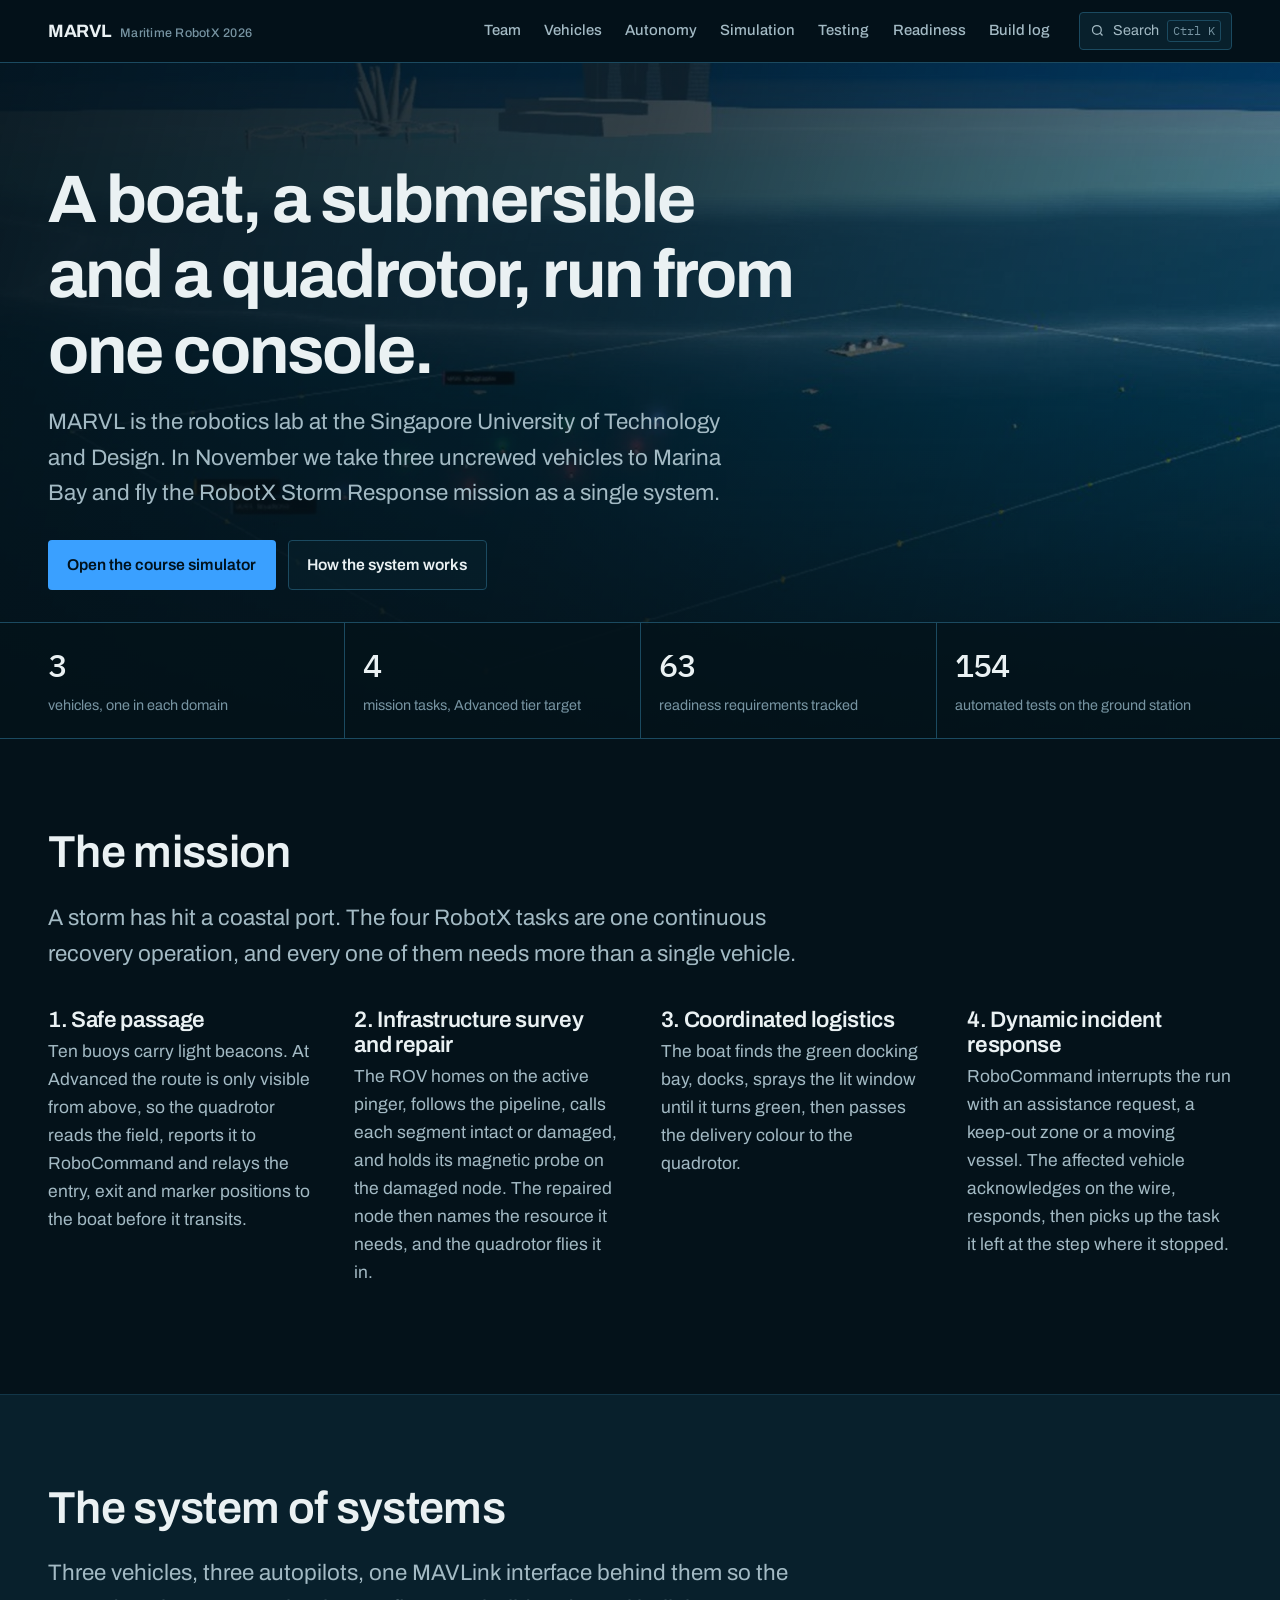
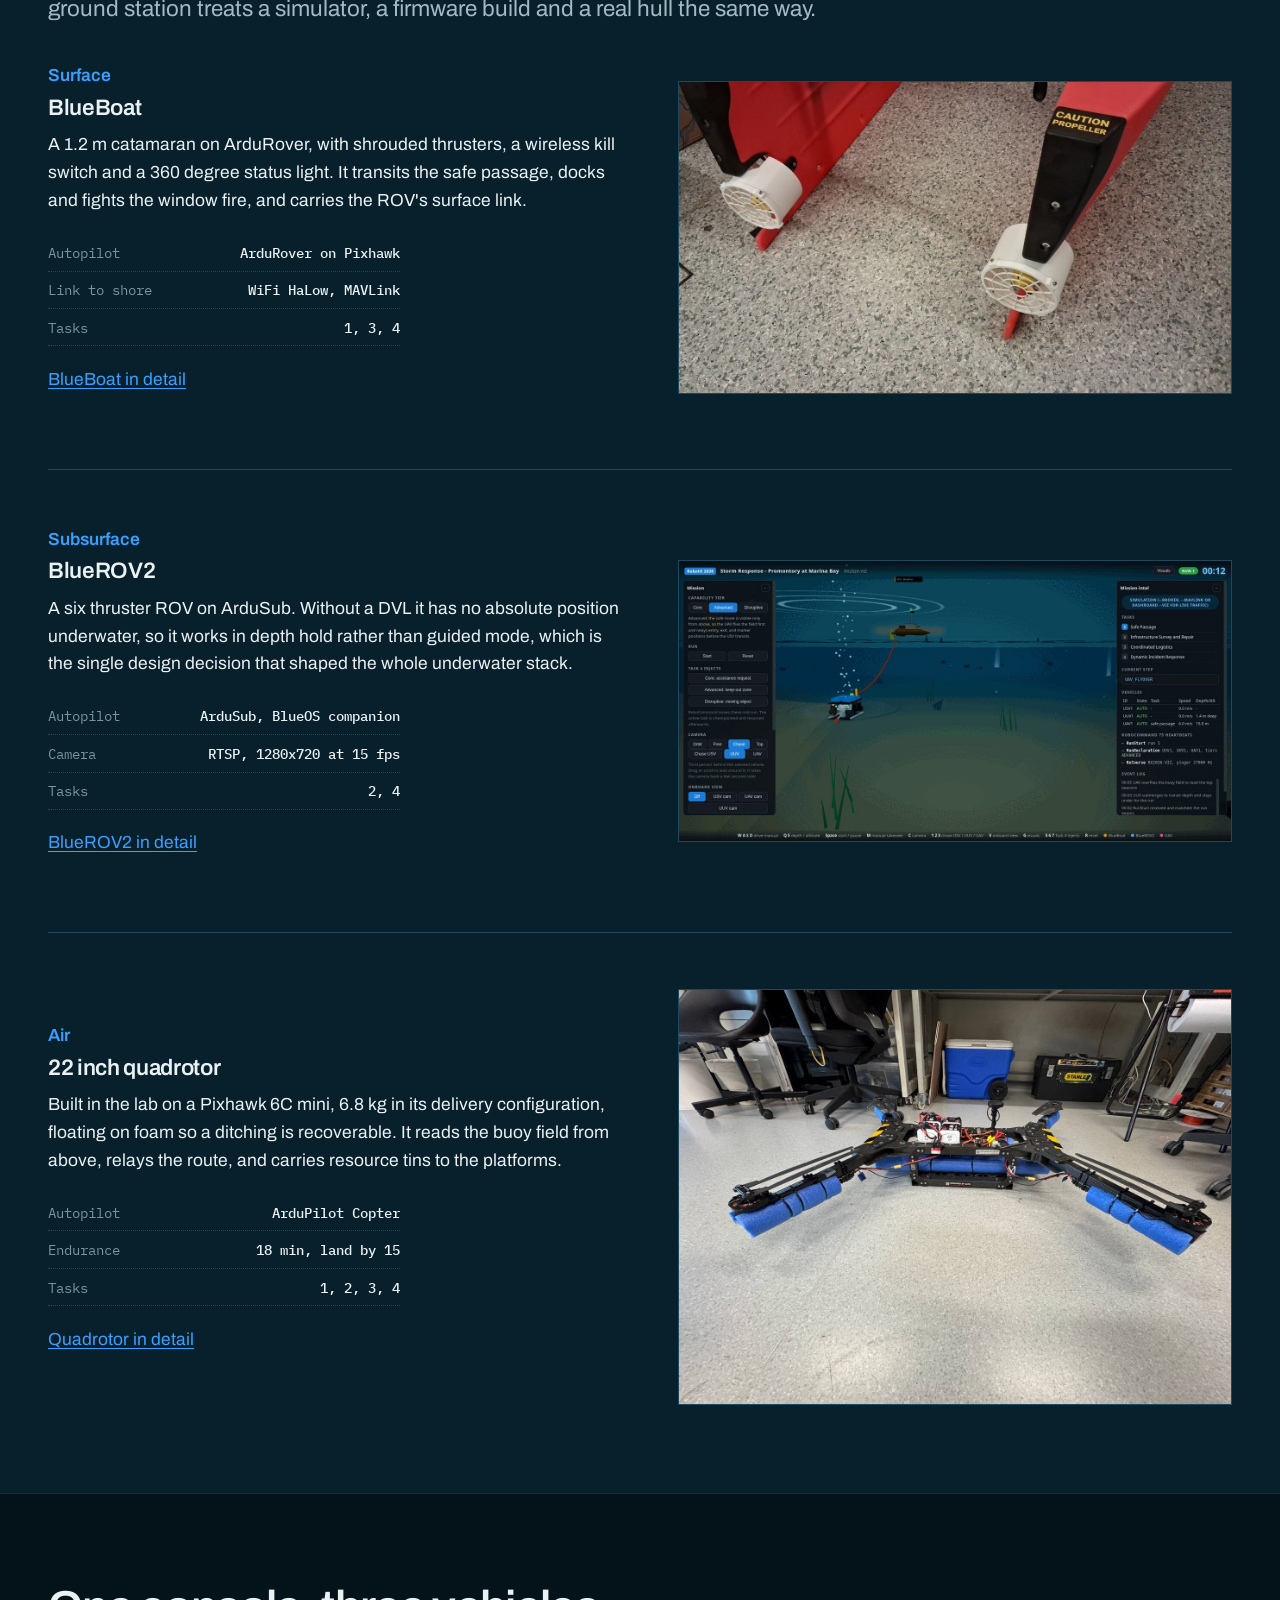
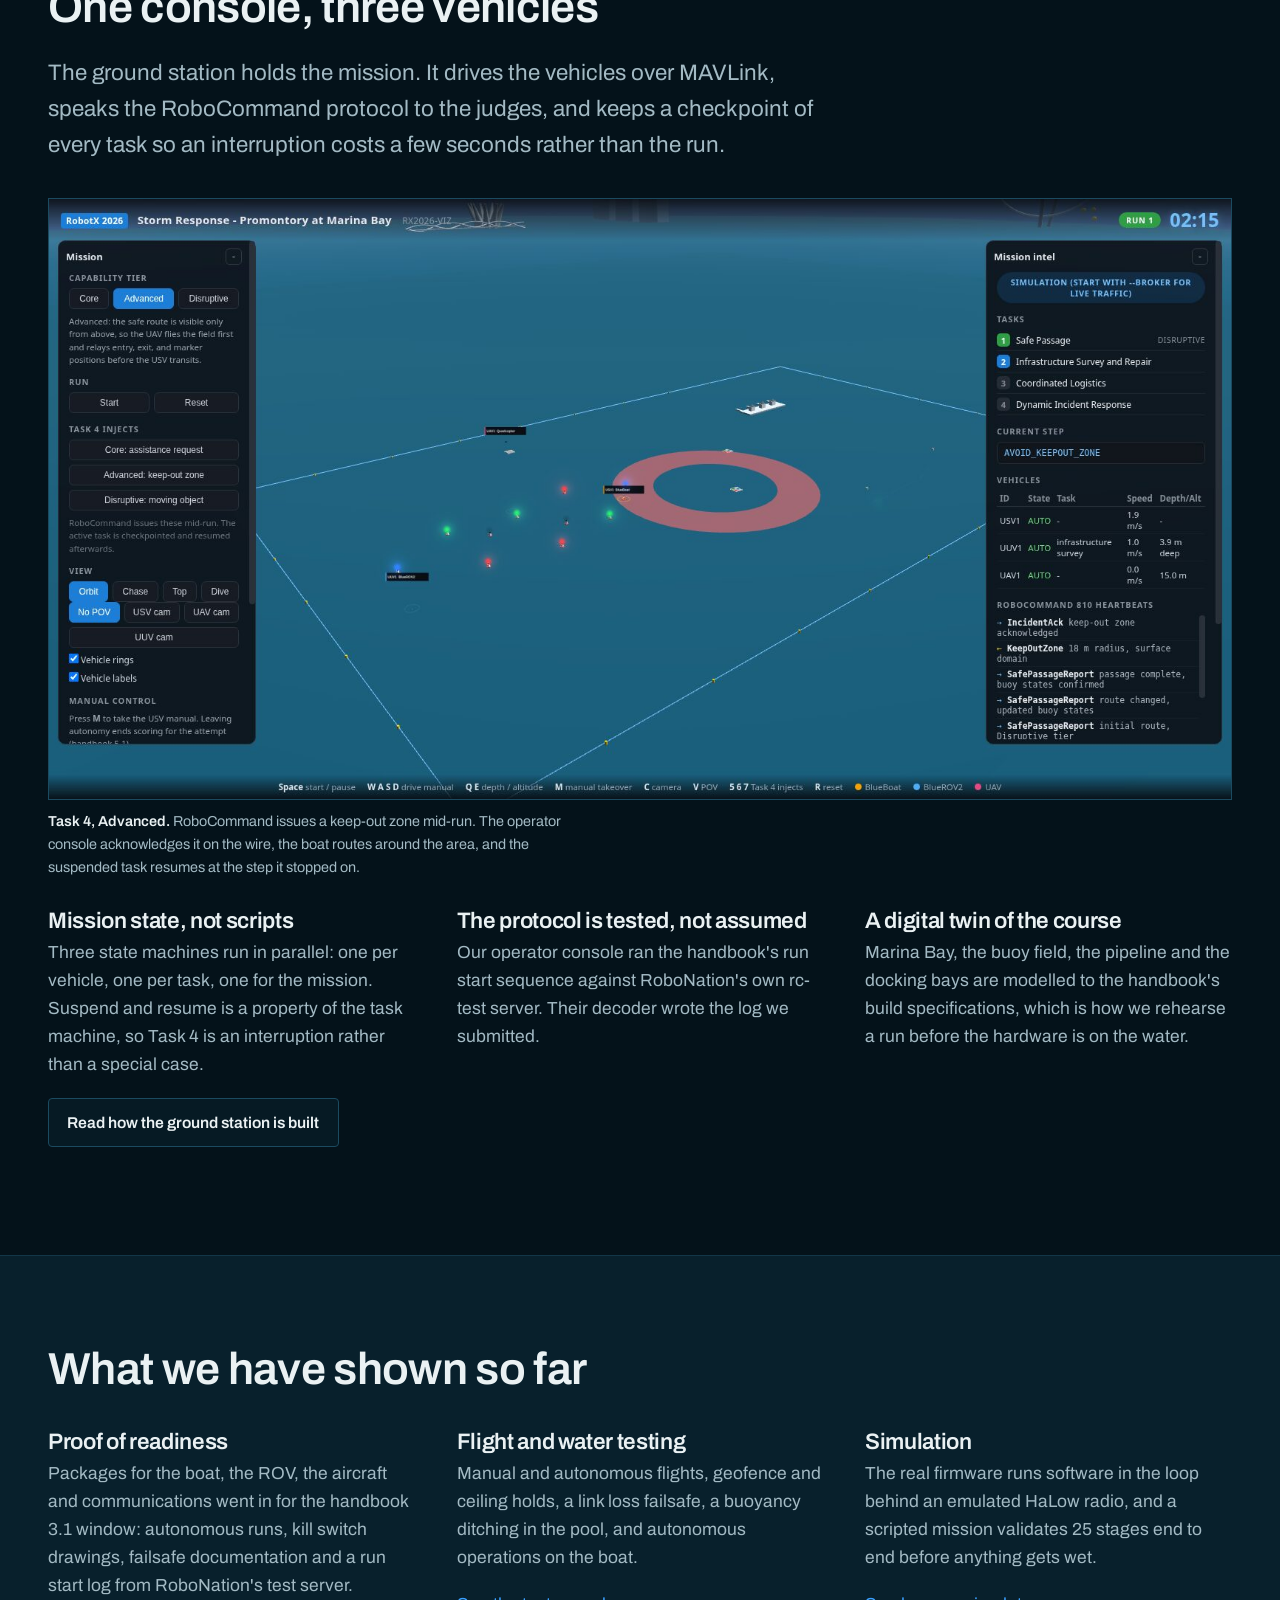
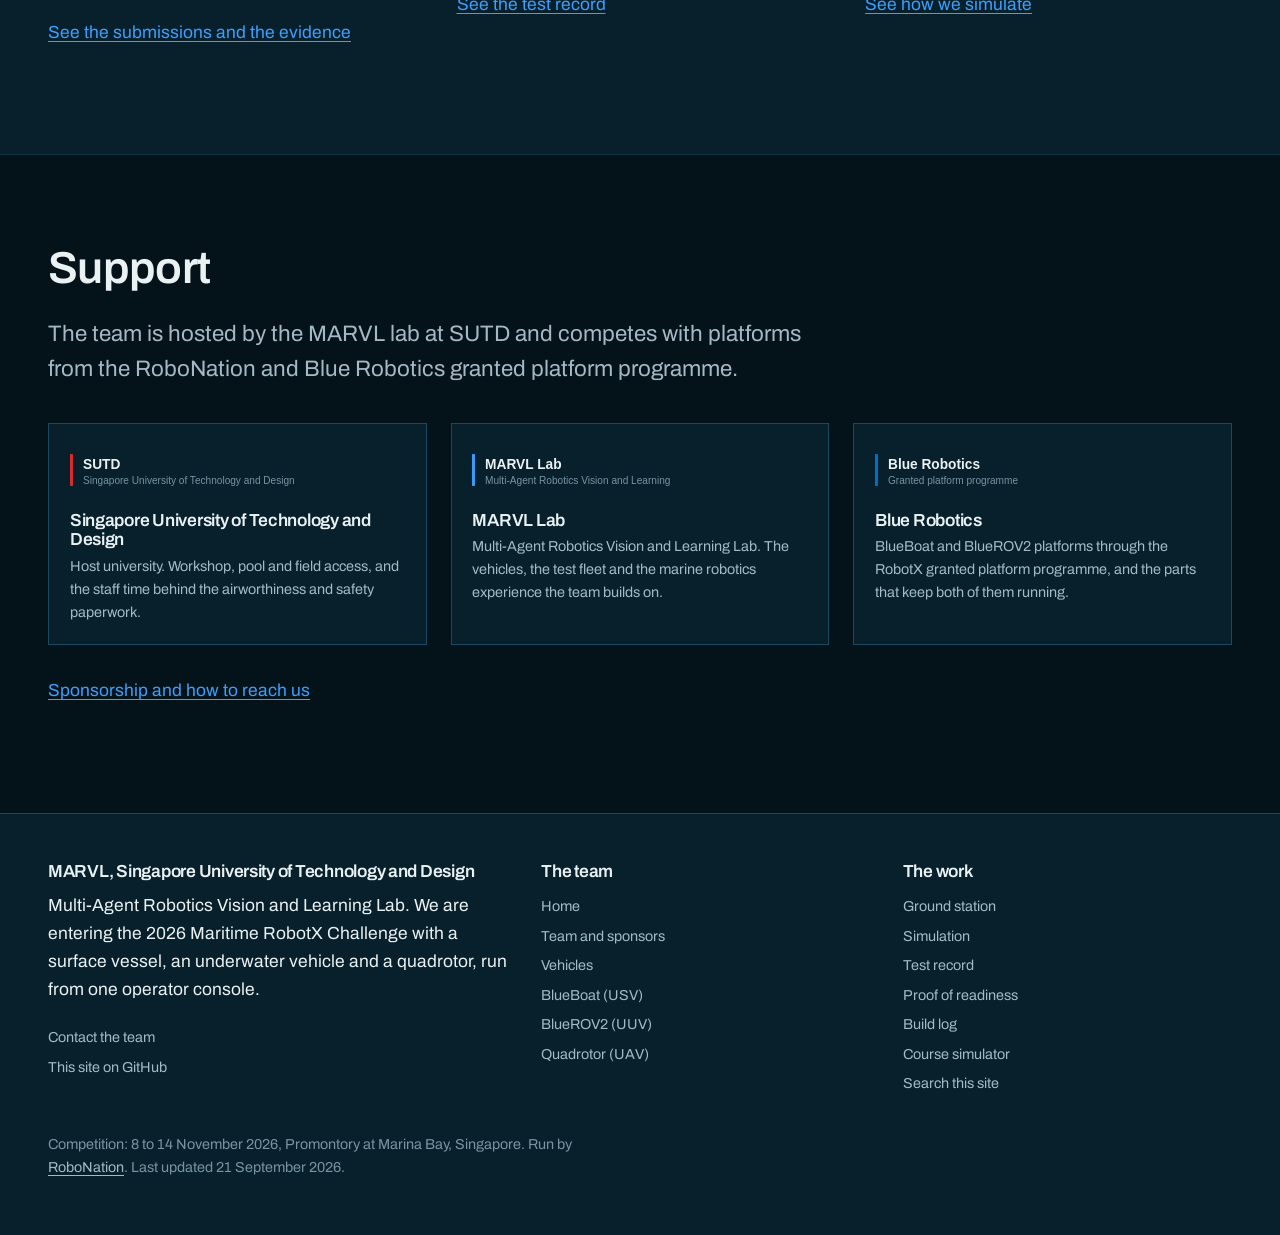
==== index.html @ 8bfa096c "Team website for RobotX 2026 Static site for the handbook 2.2 submission: team, the three vehicles, " ====
<!DOCTYPE html>
<html lang="en">
<head>
<meta charset="utf-8" />
<meta name="viewport" content="width=device-width, initial-scale=1" />
<title>MARVL at Maritime RobotX 2026</title>
<meta name="description" content="MARVL, the robotics lab at the Singapore University of Technology and Design, is taking a surface vessel, an underwater vehicle and a quadrotor to the 2026 Maritime RobotX Challenge at Marina Bay." />
<meta property="og:title" content="MARVL at Maritime RobotX 2026" />
<meta property="og:description" content="MARVL, the robotics lab at the Singapore University of Technology and Design, is taking a surface vessel, an underwater vehicle and a quadrotor to the 2026 Maritime RobotX Challenge at Marina Bay." />
<meta property="og:type" content="website" />
<meta property="og:image" content="assets/img/sim-course.jpg" />
<meta name="theme-color" content="#04121a" />
<link rel="icon" href="assets/img/favicon.svg" type="image/svg+xml" />
<link rel="preconnect" href="https://fonts.googleapis.com" />
<link rel="preconnect" href="https://fonts.gstatic.com" crossorigin />
<link href="https://fonts.googleapis.com/css2?family=Archivo:wght@400;500;600;700&family=IBM+Plex+Mono:wght@400;500&display=swap" rel="stylesheet" />
<link rel="stylesheet" href="assets/css/site.css" />
</head>
<body>
<a class="skip" href="#main">Skip to content</a>
<header class="masthead">
  <div class="wrap masthead-in">
    <a class="brand" href="index.html"><b>MARVL</b> <span>Maritime RobotX 2026</span></a>
    <button class="nav-toggle" type="button" aria-expanded="false" aria-controls="site-nav">Menu</button>
    <nav class="site-nav" id="site-nav" aria-label="Main">
      <ul>
        <li><a href="team.html">Team</a></li>
        <li><a href="vehicles.html">Vehicles</a></li>
        <li><a href="autonomy.html">Autonomy</a></li>
        <li><a href="simulation.html">Simulation</a></li>
        <li><a href="testing.html">Testing</a></li>
        <li><a href="readiness.html">Readiness</a></li>
        <li><a href="log.html">Build log</a></li>
      </ul>
    </nav>
    <button class="search-open" type="button" aria-haspopup="dialog">
      <svg width="15" height="15" viewBox="0 0 24 24" fill="none" stroke="currentColor" stroke-width="2" aria-hidden="true"><circle cx="11" cy="11" r="7"/><path d="m20 20-3.5-3.5"/></svg>
      <span>Search</span><kbd>Ctrl K</kbd>
    </button>
  </div>
</header>
<dialog class="search-dialog" id="search-dialog" aria-label="Search this site">
  <form role="search">
    <label class="skip" for="search-field">Search terms</label>
    <input id="search-field" type="search" placeholder="Search vehicles, tasks, tests, handbook sections" autocomplete="off" />
    <button type="button" onclick="this.closest('dialog').close()">Close</button>
  </form>
  <ul class="results"></ul>
</dialog>
<main id="main">
<section class="hero">
  <div class="hero-media">
    <video autoplay muted loop playsinline poster="assets/img/sim-course-poster.jpg" aria-hidden="true" tabindex="-1">
      <source src="assets/video/hero-loop.mp4" type="video/mp4" />
    </video>
  </div>
  <div class="wrap hero-in">
    <h1>A boat, a submersible and a quadrotor, run from one console.</h1>
    <p class="lede">MARVL is the robotics lab at the Singapore University of Technology
    and Design. In November we take three uncrewed vehicles to Marina Bay and fly the
    RobotX Storm Response mission as a single system.</p>
    <div class="actions">
      <a class="btn btn-primary" href="sim/">Open the course simulator</a>
      <a class="btn btn-ghost" href="autonomy.html">How the system works</a>
    </div>
  </div>
  <div class="strip">
    <div class="wrap">
      <ul>
        <li><b>3</b><span>vehicles, one in each domain</span></li>
        <li><b>4</b><span>mission tasks, Advanced tier target</span></li>
        <li><b>63</b><span>readiness requirements tracked</span></li>
        <li><b>154</b><span>automated tests on the ground station</span></li>
      </ul>
    </div>
  </div>
</section>

<section class="band" id="mission">
  <div class="wrap">
    <header>
      <h2>The mission</h2>
      <p>A storm has hit a coastal port. The four RobotX tasks are one continuous
      recovery operation, and every one of them needs more than a single vehicle.</p>
    </header>
    <div class="cols">
      <div>
        <h3>1. Safe passage</h3>
        <p>Ten buoys carry light beacons. At Advanced the route is only visible from
        above, so the quadrotor reads the field, reports it to RoboCommand and relays
        the entry, exit and marker positions to the boat before it transits.</p>
      </div>
      <div>
        <h3>2. Infrastructure survey and repair</h3>
        <p>The ROV homes on the active pinger, follows the pipeline, calls each
        segment intact or damaged, and holds its magnetic probe on the damaged node.
        The repaired node then names the resource it needs, and the quadrotor flies it in.</p>
      </div>
      <div>
        <h3>3. Coordinated logistics</h3>
        <p>The boat finds the green docking bay, docks, sprays the lit window until it
        turns green, then passes the delivery colour to the quadrotor.</p>
      </div>
      <div>
        <h3>4. Dynamic incident response</h3>
        <p>RoboCommand interrupts the run with an assistance request, a keep-out zone
        or a moving vessel. The affected vehicle acknowledges on the wire, responds,
        then picks up the task it left at the step where it stopped.</p>
      </div>
    </div>
  </div>
</section>

<section class="band band-deep" id="fleet">
  <div class="wrap">
    <header>
      <h2>The system of systems</h2>
      <p>Three vehicles, three autopilots, one MAVLink interface behind them so the
      ground station treats a simulator, a firmware build and a real hull the same way.</p>
    </header>

    <div class="vehicle">
      <div>
        <p class="tagline">Surface</p>
        <h3>BlueBoat</h3>
        <p>A 1.2 m catamaran on ArduRover, with shrouded thrusters, a wireless kill
        switch and a 360 degree status light. It transits the safe passage, docks and
        fights the window fire, and carries the ROV's surface link.</p>
        <ul class="readout">
          <li><span>Autopilot</span><b>ArduRover on Pixhawk</b></li>
          <li><span>Link to shore</span><b>WiFi HaLow, MAVLink</b></li>
          <li><span>Tasks</span><b>1, 3, 4</b></li>
        </ul>
        <p><a href="usv.html">BlueBoat in detail</a></p>
      </div>
      <div class="shot"><img src="assets/img/usv-propeller-shrouds.jpg" alt="Two shrouded thrusters under the red hulls of the BlueBoat, each with a printed guard and a caution label." loading="lazy" width="1280" height="720" /></div>
    </div>

    <div class="vehicle">
      <div>
        <p class="tagline">Subsurface</p>
        <h3>BlueROV2</h3>
        <p>A six thruster ROV on ArduSub. Without a DVL it has no absolute position
        underwater, so it works in depth hold rather than guided mode, which is the
        single design decision that shaped the whole underwater stack.</p>
        <ul class="readout">
          <li><span>Autopilot</span><b>ArduSub, BlueOS companion</b></li>
          <li><span>Camera</span><b>RTSP, 1280x720 at 15 fps</b></li>
          <li><span>Tasks</span><b>2, 4</b></li>
        </ul>
        <p><a href="uuv.html">BlueROV2 in detail</a></p>
      </div>
      <div class="shot"><img src="assets/img/sim-chase-uuv.jpg" alt="The BlueROV2 seen from behind in the simulator, lamps lighting the seabed, tether running up to the boat." loading="lazy" width="1280" height="650" /></div>
    </div>

    <div class="vehicle">
      <div>
        <p class="tagline">Air</p>
        <h3>22 inch quadrotor</h3>
        <p>Built in the lab on a Pixhawk 6C mini, 6.8 kg in its delivery configuration,
        floating on foam so a ditching is recoverable. It reads the buoy field from
        above, relays the route, and carries resource tins to the platforms.</p>
        <ul class="readout">
          <li><span>Autopilot</span><b>ArduPilot Copter</b></li>
          <li><span>Endurance</span><b>18 min, land by 15</b></li>
          <li><span>Tasks</span><b>1, 2, 3, 4</b></li>
        </ul>
        <p><a href="uav.html">Quadrotor in detail</a></p>
      </div>
      <div class="shot"><img src="assets/img/uav-side.jpg" alt="The quadrotor on a workshop floor, carbon arms with blue foam flotation strapped along them." loading="lazy" width="1280" height="960" /></div>
    </div>
  </div>
</section>

<section class="band" id="console">
  <div class="wrap">
    <header>
      <h2>One console, three vehicles</h2>
      <p>The ground station holds the mission. It drives the vehicles over MAVLink,
      speaks the RoboCommand protocol to the judges, and keeps a checkpoint of every
      task so an interruption costs a few seconds rather than the run.</p>
    </header>
    <figure>
      <img src="assets/img/sim-task4.jpg" alt="The simulator showing a keep-out zone drawn on the water with the boat routing around it." loading="lazy" width="1600" height="813" />
      <figcaption><b>Task 4, Advanced.</b> RoboCommand issues a keep-out zone mid-run.
      The operator console acknowledges it on the wire, the boat routes around the area,
      and the suspended task resumes at the step it stopped on.</figcaption>
    </figure>
    <div class="cols">
      <div>
        <h3>Mission state, not scripts</h3>
        <p>Three state machines run in parallel: one per vehicle, one per task, one for
        the mission. Suspend and resume is a property of the task machine, so Task 4 is
        an interruption rather than a special case.</p>
      </div>
      <div>
        <h3>The protocol is tested, not assumed</h3>
        <p>Our operator console ran the handbook's run start sequence against
        RoboNation's own rc-test server. Their decoder wrote the log we submitted.</p>
      </div>
      <div>
        <h3>A digital twin of the course</h3>
        <p>Marina Bay, the buoy field, the pipeline and the docking bays are modelled to
        the handbook's build specifications, which is how we rehearse a run before the
        hardware is on the water.</p>
      </div>
    </div>
    <p><a class="btn btn-ghost" href="autonomy.html">Read how the ground station is built</a></p>
  </div>
</section>

<section class="band band-deep" id="evidence">
  <div class="wrap">
    <header>
      <h2>What we have shown so far</h2>
    </header>
    <div class="cols">
      <div>
        <h3>Proof of readiness</h3>
        <p>Packages for the boat, the ROV, the aircraft and communications went in for
        the handbook 3.1 window: autonomous runs, kill switch drawings, failsafe
        documentation and a run start log from RoboNation's test server.</p>
        <p><a href="readiness.html">See the submissions and the evidence</a></p>
      </div>
      <div>
        <h3>Flight and water testing</h3>
        <p>Manual and autonomous flights, geofence and ceiling holds, a link loss
        failsafe, a buoyancy ditching in the pool, and autonomous operations on the boat.</p>
        <p><a href="testing.html">See the test record</a></p>
      </div>
      <div>
        <h3>Simulation</h3>
        <p>The real firmware runs software in the loop behind an emulated HaLow radio,
        and a scripted mission validates 25 stages end to end before anything gets wet.</p>
        <p><a href="simulation.html">See how we simulate</a></p>
      </div>
    </div>
  </div>
</section>

<section class="band" id="sponsors">
  <div class="wrap">
    <header>
      <h2>Support</h2>
      <p>The team is hosted by the MARVL lab at SUTD and competes with platforms from
      the RoboNation and Blue Robotics granted platform programme.</p>
    </header>
    <div class="sponsors">
      <div class="sponsor">
        <div class="mark"><img src="assets/img/logo-sutd.svg" alt="Singapore University of Technology and Design" /></div>
        <h3>Singapore University of Technology and Design</h3>
        <p>Host university. Workshop, pool and field access, and the staff time behind
        the airworthiness and safety paperwork.</p>
      </div>
      <div class="sponsor">
        <div class="mark"><img src="assets/img/logo-marvl.svg" alt="MARVL, Multi-Agent Robotics Vision and Learning Lab" /></div>
        <h3>MARVL Lab</h3>
        <p>Multi-Agent Robotics Vision and Learning Lab. The vehicles, the test fleet and
        the marine robotics experience the team builds on.</p>
      </div>
      <div class="sponsor">
        <div class="mark"><img src="assets/img/logo-blue-robotics.svg" alt="Blue Robotics" /></div>
        <h3>Blue Robotics</h3>
        <p>BlueBoat and BlueROV2 platforms through the RobotX granted platform
        programme, and the parts that keep both of them running.</p>
      </div>
    </div>
    <p style="margin-top:2rem"><a href="team.html#sponsors">Sponsorship and how to reach us</a></p>
  </div>
</section>
</main>
<footer class="site-foot">
  <div class="wrap foot-grid">
    <div>
      <h2>MARVL, Singapore University of Technology and Design</h2>
      <p>Multi-Agent Robotics Vision and Learning Lab. We are entering the 2026
      Maritime RobotX Challenge with a surface vessel, an underwater vehicle and
      a quadrotor, run from one operator console.</p>
      <ul>
        <li><a href="team.html#contact">Contact the team</a></li>
        <li><a href="https://github.com/MARVL-Research-Lab/robotx2026">This site on GitHub</a></li>
      </ul>
    </div>
    <div>
      <h2>The team</h2>
      <ul>
        <li><a href="index.html">Home</a></li>
        <li><a href="team.html">Team and sponsors</a></li>
        <li><a href="vehicles.html">Vehicles</a></li>
        <li><a href="usv.html">BlueBoat (USV)</a></li>
        <li><a href="uuv.html">BlueROV2 (UUV)</a></li>
        <li><a href="uav.html">Quadrotor (UAV)</a></li>
      </ul>
    </div>
    <div>
      <h2>The work</h2>
      <ul>
        <li><a href="autonomy.html">Ground station</a></li>
        <li><a href="simulation.html">Simulation</a></li>
        <li><a href="testing.html">Test record</a></li>
        <li><a href="readiness.html">Proof of readiness</a></li>
        <li><a href="log.html">Build log</a></li>
        <li><a href="sim/">Course simulator</a></li>
        <li><a href="search.html">Search this site</a></li>
      </ul>
    </div>
  </div>
  <div class="wrap">
    <p class="fine">Competition: 8 to 14 November 2026, Promontory at Marina Bay, Singapore.
    Run by <a href="https://robotx.org">RoboNation</a>. Last updated 21 September 2026.</p>
  </div>
</footer>
<script src="assets/js/site.js"></script>
</body>
</html>
---- assets/css/site.css ----
/* MARVL RobotX 2026
   Palette is taken from the handbook's own build specifications: the buoy
   colours teams have to recognise on the water (1788 C red, 355 C green,
   285 C blue, Pantone 179-3 C platform grey) over the colour of Marina Bay
   at depth. Type is Archivo, with IBM Plex Mono reserved for readouts that
   are actual instrument data. */

:root {
  --abyss:   #04121a;
  --deep:    #08202c;
  --shelf:   #0e2c3c;
  --ridge:   #143b4e;
  --line:    #1b4a60;
  --foam:    #eaf1f3;
  --haze:    #a3bac4;
  --dim:     #7794a2;
  --blue:    #3aa0ff;
  --blue-dk: #0072ce;
  --red:     #e8282b;
  --green:   #3fc46f;
  --amber:   #f2b134;
  --grey:    #ccced0;

  --measure: 68ch;
  --gutter: clamp(1.25rem, 4vw, 3rem);
  --shell: 1220px;

  --step--1: clamp(0.82rem, 0.79rem + 0.15vw, 0.9rem);
  --step-0:  clamp(1rem, 0.96rem + 0.2vw, 1.09rem);
  --step-1:  clamp(1.2rem, 1.12rem + 0.4vw, 1.4rem);
  --step-2:  clamp(1.5rem, 1.34rem + 0.8vw, 2rem);
  --step-3:  clamp(1.9rem, 1.6rem + 1.5vw, 2.9rem);
  --step-4:  clamp(2.4rem, 1.8rem + 3vw, 4.3rem);
}

*, *::before, *::after { box-sizing: border-box; }

html { scroll-behavior: smooth; }
@media (prefers-reduced-motion: reduce) {
  html { scroll-behavior: auto; }
  *, *::before, *::after { animation-duration: 0.001ms !important; transition-duration: 0.001ms !important; }
}

body {
  margin: 0;
  background: var(--abyss);
  color: var(--foam);
  font-family: Archivo, "Helvetica Neue", Arial, sans-serif;
  font-size: var(--step-0);
  line-height: 1.6;
  -webkit-font-smoothing: antialiased;
  text-rendering: optimizeLegibility;
}

h1, h2, h3, h4 { line-height: 1.12; margin: 0 0 0.5em; font-weight: 600; letter-spacing: -0.015em; }
h1 { font-size: var(--step-4); font-weight: 700; letter-spacing: -0.03em; }
h2 { font-size: var(--step-3); }
h3 { font-size: var(--step-1); }
h4 { font-size: var(--step-0); font-weight: 600; }
p, li { max-width: var(--measure); }
p { margin: 0 0 1.1em; }

a { color: var(--blue); text-decoration-thickness: 1px; text-underline-offset: 3px; }
a:hover { color: #7cc2ff; }
:focus-visible { outline: 3px solid var(--blue); outline-offset: 3px; border-radius: 2px; }

img, video { max-width: 100%; height: auto; display: block; }
hr { border: 0; border-top: 1px solid var(--line); margin: 3rem 0; }

code, kbd, .mono, .readout { font-family: "IBM Plex Mono", ui-monospace, "SFMono-Regular", Menlo, monospace; }
code { font-size: 0.9em; background: var(--deep); border: 1px solid var(--line); border-radius: 3px; padding: 0.1em 0.35em; }
pre { overflow-x: auto; background: var(--deep); border: 1px solid var(--line); border-left: 3px solid var(--blue-dk); padding: 1rem 1.1rem; font-size: var(--step--1); line-height: 1.5; }
pre code { background: none; border: 0; padding: 0; }

/* ---------------------------------------------------------------- shell */

.skip {
  position: absolute; left: -9999px; top: 0; z-index: 100;
  background: var(--blue); color: #001320; padding: 0.7rem 1rem; font-weight: 600;
}
.skip:focus { left: 0; }

.wrap { width: min(100% - (2 * var(--gutter)), var(--shell)); margin-inline: auto; }
.narrow { max-width: 78ch; }

/* ------------------------------------------------------------ masthead */

.masthead {
  position: sticky; top: 0; z-index: 40;
  background: rgba(4, 18, 26, 0.86);
  backdrop-filter: blur(10px);
  border-bottom: 1px solid var(--line);
}
.masthead-in { display: flex; align-items: center; gap: 1.2rem; min-height: 62px; }
.brand { display: flex; align-items: baseline; gap: 0.55rem; font-weight: 700; letter-spacing: -0.02em; text-decoration: none; color: var(--foam); }
.brand b { font-size: 1.12rem; }
.brand span { font-size: 0.78rem; font-weight: 500; color: var(--dim); letter-spacing: 0.02em; }
.brand:hover { color: var(--foam); }

.site-nav { margin-left: auto; }
.site-nav ul { display: flex; gap: 0.25rem; list-style: none; margin: 0; padding: 0; flex-wrap: wrap; }
.site-nav li { max-width: none; }
.site-nav a {
  display: block; padding: 0.45rem 0.6rem; border-radius: 4px;
  color: var(--haze); text-decoration: none; font-size: 0.93rem; font-weight: 500;
}
.site-nav a:hover { background: var(--shelf); color: var(--foam); }
.site-nav a[aria-current="page"] { color: var(--foam); box-shadow: inset 0 -2px 0 var(--blue); border-radius: 0; }

.search-open {
  display: inline-flex; align-items: center; gap: 0.5rem;
  background: var(--deep); border: 1px solid var(--line); color: var(--haze);
  border-radius: 4px; padding: 0.4rem 0.65rem; font: inherit; font-size: 0.9rem; cursor: pointer;
}
.search-open:hover { border-color: var(--blue); color: var(--foam); }
.search-open kbd { font-size: 0.72rem; color: var(--dim); border: 1px solid var(--line); border-radius: 3px; padding: 0.05rem 0.3rem; }
.nav-toggle { display: none; }

@media (max-width: 950px) {
  .masthead-in { flex-wrap: wrap; gap: 0.6rem; }
  .nav-toggle {
    display: inline-flex; margin-left: auto; background: var(--deep); color: var(--foam);
    border: 1px solid var(--line); border-radius: 4px; padding: 0.45rem 0.7rem; font: inherit; cursor: pointer;
  }
  .site-nav { order: 3; width: 100%; margin-left: 0; display: none; padding-bottom: 0.6rem; }
  .site-nav.open { display: block; }
  .site-nav ul { flex-direction: column; gap: 0; }
  .site-nav a { padding: 0.6rem 0.4rem; border-bottom: 1px solid var(--line); border-radius: 0; }
  .search-open span { display: none; }
  .search-open kbd { display: none; }
}

/* ---------------------------------------------------------------- hero */

.hero { position: relative; overflow: hidden; border-bottom: 1px solid var(--line); }
.hero-media { position: absolute; inset: 0; }
.hero-media video, .hero-media img { width: 100%; height: 100%; object-fit: cover; }
.hero-media::after {
  content: ""; position: absolute; inset: 0;
  background:
    linear-gradient(105deg, rgba(4,18,26,0.92) 0%, rgba(4,18,26,0.74) 46%, rgba(4,18,26,0.25) 100%),
    linear-gradient(to top, rgba(4,18,26,0.98), rgba(4,18,26,0) 55%);
}
.hero-in { position: relative; padding: clamp(3.5rem, 11vh, 7rem) 0 2rem; }
.hero h1 { max-width: 19ch; margin-bottom: 1rem; }
.hero .lede { font-size: var(--step-1); color: var(--haze); max-width: 54ch; }
.hero .actions { display: flex; flex-wrap: wrap; gap: 0.75rem; margin-top: 1.8rem; }

.btn {
  display: inline-block; padding: 0.7rem 1.15rem; border-radius: 4px; font-weight: 600;
  text-decoration: none; border: 1px solid transparent; font-size: 0.98rem;
}
.btn-primary { background: var(--blue); color: #01121d; }
.btn-primary:hover { background: #6bb9ff; color: #01121d; }
.btn-ghost { border-color: var(--line); color: var(--foam); background: rgba(8,32,44,0.6); }
.btn-ghost:hover { border-color: var(--blue); color: var(--foam); }

/* instrument strip under the hero */
.strip { position: relative; border-top: 1px solid var(--line); background: rgba(4,18,26,0.72); }
.strip ul { display: grid; grid-template-columns: repeat(4, 1fr); list-style: none; margin: 0; padding: 0; }
.strip li { max-width: none; padding: 1.1rem 0 1.2rem; border-left: 1px solid var(--line); padding-left: 1.1rem; }
.strip li:first-child { border-left: 0; padding-left: 0; }
.strip b { display: block; font-family: "IBM Plex Mono", monospace; font-size: clamp(1.4rem, 3vw, 2rem); font-weight: 500; letter-spacing: -0.02em; }
.strip span { color: var(--dim); font-size: var(--step--1); }
@media (max-width: 720px) {
  .strip ul { grid-template-columns: repeat(2, 1fr); gap: 0.2rem 1rem; }
  .strip li:nth-child(3) { border-left: 0; padding-left: 0; }
}

/* ------------------------------------------------------------- sections */

.band { padding: clamp(3rem, 7vw, 5.5rem) 0; }
.band + .band { border-top: 1px solid rgba(27,74,96,0.55); }
.band-deep { background: var(--deep); }
.band-shelf { background: var(--shelf); }

.band > .wrap > header { margin-bottom: 2.2rem; }
.band > .wrap > header p { color: var(--haze); font-size: var(--step-1); max-width: 60ch; }

.page-head { padding: clamp(2.5rem, 6vw, 4rem) 0 2rem; border-bottom: 1px solid var(--line); background: var(--deep); }
.page-head p.lede { font-size: var(--step-1); color: var(--haze); max-width: 62ch; }
.crumb { font-size: var(--step--1); color: var(--dim); margin-bottom: 0.9rem; }
.crumb a { color: var(--dim); }

/* ----------------------------------------------- page index (soundings) */

.with-index { display: grid; grid-template-columns: 200px minmax(0, 1fr); gap: clamp(2rem, 5vw, 4rem); align-items: start; }
.soundings { position: sticky; top: 90px; font-size: var(--step--1); }
.soundings h2 { font-size: var(--step--1); color: var(--dim); font-weight: 600; margin-bottom: 0.9rem; }
.soundings ol { list-style: none; margin: 0; padding: 0; border-left: 1px solid var(--line); }
.soundings li { max-width: none; }
.soundings a {
  display: block; padding: 0.35rem 0 0.35rem 0.9rem; color: var(--haze);
  text-decoration: none; border-left: 2px solid transparent; margin-left: -1px;
}
.soundings a:hover { color: var(--foam); }
.soundings a.current { color: var(--foam); border-left-color: var(--blue); }
@media (max-width: 950px) { .with-index { grid-template-columns: 1fr; } .soundings { display: none; } }

.section { padding: 2.6rem 0; scroll-margin-top: 80px; }
.section:first-child { padding-top: 0.6rem; }
.section + .section { border-top: 1px solid rgba(27,74,96,0.5); }

/* --------------------------------------------------------------- media */

figure { margin: 1.8rem 0; }
figure img, figure video { width: 100%; border: 1px solid var(--line); background: var(--deep); }
figcaption { color: var(--haze); font-size: var(--step--1); margin-top: 0.6rem; max-width: var(--measure); }
figcaption b { color: var(--foam); font-weight: 600; }

.media-grid { display: grid; gap: 1.4rem; grid-template-columns: repeat(auto-fit, minmax(270px, 1fr)); }
.media-grid figure { margin: 0; }
.media-grid figure img { aspect-ratio: 4 / 3; object-fit: cover; }
.media-grid figure img.diagram { object-fit: contain; background: var(--abyss); padding: 0.4rem; }
figure a { display: block; }
.media-grid .video-block { margin: 0; }

.video-block { margin: 1.8rem 0; }
.video-block video { width: 100%; background: #000; border: 1px solid var(--line); }
.video-meta { display: flex; flex-wrap: wrap; gap: 0.5rem 1.2rem; margin-top: 0.55rem; font-family: "IBM Plex Mono", monospace; font-size: var(--step--1); color: var(--dim); }

/* ------------------------------------------------------------ vehicles */

.vehicle { display: grid; grid-template-columns: minmax(0, 1.05fr) minmax(0, 1fr); gap: clamp(1.5rem, 4vw, 3rem); align-items: center; }
.vehicle + .vehicle { margin-top: 3.5rem; padding-top: 3.5rem; border-top: 1px solid var(--line); }
.vehicle img { width: 100%; border: 1px solid var(--line); }
.vehicle .tagline { color: var(--blue); font-weight: 600; margin-bottom: 0.3rem; }
@media (max-width: 800px) { .vehicle { grid-template-columns: 1fr; } .vehicle .shot { order: -1; } }

/* readout list: real instrument values */
.readout { list-style: none; margin: 1.2rem 0; padding: 0; font-size: var(--step--1); }
.readout li { display: flex; justify-content: space-between; gap: 1rem; max-width: 44ch; padding: 0.42rem 0; border-bottom: 1px dotted var(--line); }
.readout span { color: var(--dim); }
.readout b { font-weight: 500; text-align: right; }

/* ---------------------------------------------------------------- data */

.table-scroll { overflow-x: auto; margin: 1.6rem 0; border: 1px solid var(--line); }
table { border-collapse: collapse; width: 100%; font-size: var(--step--1); }
caption { text-align: left; color: var(--haze); font-size: var(--step--1); padding: 0.8rem 1rem; border-bottom: 1px solid var(--line); background: var(--deep); }
th, td { text-align: left; padding: 0.65rem 1rem; border-bottom: 1px solid rgba(27,74,96,0.6); vertical-align: top; }
th { background: var(--deep); font-weight: 600; color: var(--foam); position: sticky; top: 0; }
tbody tr:nth-child(even) { background: rgba(14,44,60,0.35); }
td.num, th.num { font-family: "IBM Plex Mono", monospace; white-space: nowrap; }

.tag { display: inline-block; font-size: 0.75rem; font-weight: 600; letter-spacing: 0.02em; padding: 0.1rem 0.45rem; border-radius: 3px; border: 1px solid; }
.tag-pass { color: var(--green); border-color: rgba(63,196,111,0.5); background: rgba(63,196,111,0.1); }
.tag-open { color: var(--amber); border-color: rgba(242,177,52,0.5); background: rgba(242,177,52,0.1); }
.tag-red  { color: #ff7274;   border-color: rgba(232,40,43,0.5);  background: rgba(232,40,43,0.1); }
.tag-blue { color: var(--blue);  border-color: rgba(58,160,255,0.45); background: rgba(58,160,255,0.1); }

/* -------------------------------------------------------------- blocks */

.cols { display: grid; gap: clamp(1.5rem, 4vw, 2.6rem); grid-template-columns: repeat(auto-fit, minmax(260px, 1fr)); }
.cols > div > h3 { margin-bottom: 0.4rem; }
.cols p { color: var(--haze); }

.note { border-left: 3px solid var(--blue-dk); background: var(--deep); padding: 1.1rem 1.2rem; margin: 1.8rem 0; }
.note p:last-child { margin-bottom: 0; }
.note h3 { margin-bottom: 0.4rem; }
.note h2 { font-size: var(--step-1); margin-bottom: 0.4rem; }
.note-todo { border-left-color: var(--amber); }

.linklist { list-style: none; margin: 1.4rem 0 0; padding: 0; }
.linklist li { border-top: 1px solid var(--line); max-width: none; }
.linklist a { display: flex; gap: 1rem; justify-content: space-between; align-items: baseline; padding: 0.85rem 0; text-decoration: none; color: var(--foam); }
.linklist a:hover { color: var(--blue); }
.linklist small { color: var(--dim); font-size: var(--step--1); text-align: right; }

/* timeline for the build log */
.log-entry { display: grid; grid-template-columns: 150px minmax(0, 1fr); gap: 1.5rem; padding: 1.8rem 0; border-top: 1px solid var(--line); }
.log-entry time { font-family: "IBM Plex Mono", monospace; font-size: var(--step--1); color: var(--dim); }
.log-entry h2 { font-size: var(--step-1); margin-bottom: 0.45rem; }
@media (max-width: 700px) { .log-entry { grid-template-columns: 1fr; gap: 0.4rem; } }

/* sponsors */
.sponsors { display: grid; gap: 1.5rem; grid-template-columns: repeat(auto-fit, minmax(230px, 1fr)); margin-top: 1.5rem; }
.sponsor { border: 1px solid var(--line); background: var(--deep); padding: 1.3rem; }
.sponsor h3 { margin-bottom: 0.3rem; font-size: var(--step-0); }
.sponsor p { color: var(--haze); font-size: var(--step--1); margin: 0; }
.sponsor .mark { height: 52px; display: flex; align-items: center; margin-bottom: 0.9rem; }
.sponsor .mark img { max-height: 52px; width: auto; }

/* roster */
.roster { display: grid; gap: 1.2rem; grid-template-columns: repeat(auto-fit, minmax(210px, 1fr)); margin-top: 1.4rem; }
.member { border: 1px solid var(--line); background: var(--deep); padding: 1rem 1.1rem; }
.member h4 { margin-bottom: 0.15rem; }
.member p { margin: 0; color: var(--haze); font-size: var(--step--1); }
.member .role { color: var(--blue); font-size: var(--step--1); font-weight: 600; }

/* the embedded simulator */
.sim-frame { position: relative; border: 1px solid var(--line); background: var(--deep); aspect-ratio: 16 / 9; margin: 1.8rem 0; }
.sim-frame iframe { width: 100%; height: 100%; border: 0; display: block; }
.sim-frame img { width: 100%; height: 100%; object-fit: cover; }
.sim-start {
  position: absolute; inset: 0; display: flex; flex-direction: column; align-items: center; justify-content: center;
  gap: 0.9rem; background: rgba(4,18,26,0.55); border: 0; color: var(--foam); cursor: pointer; font: inherit; width: 100%;
}
.sim-start b { font-size: var(--step-1); font-weight: 600; }
.sim-start span { color: var(--haze); font-size: var(--step--1); max-width: 46ch; text-align: center; }
.sim-start .play { display: grid; place-items: center; width: 68px; height: 68px; border-radius: 50%; background: var(--blue); color: #01121d; font-size: 1.5rem; }
.sim-start:hover .play { background: #6bb9ff; }

/* --------------------------------------------------------------- search */

.search-dialog { border: 1px solid var(--line); background: var(--deep); color: var(--foam); padding: 0; width: min(680px, 92vw); border-radius: 6px; }
.search-dialog::backdrop { background: rgba(2, 9, 13, 0.72); }
.search-dialog form { display: flex; gap: 0.6rem; padding: 0.9rem; border-bottom: 1px solid var(--line); margin: 0; }
.search-dialog input {
  flex: 1; background: var(--abyss); border: 1px solid var(--line); color: var(--foam);
  border-radius: 4px; padding: 0.6rem 0.75rem; font: inherit;
}
.search-dialog button { background: none; border: 1px solid var(--line); color: var(--haze); border-radius: 4px; padding: 0 0.7rem; font: inherit; cursor: pointer; }
.results { list-style: none; margin: 0; padding: 0.4rem; max-height: min(58vh, 460px); overflow-y: auto; }
.results li { max-width: none; }
.results a { display: block; padding: 0.6rem 0.7rem; border-radius: 4px; text-decoration: none; color: var(--foam); }
.results a:hover, .results a:focus-visible { background: var(--shelf); }
.results .where { display: block; font-size: var(--step--1); color: var(--dim); }
.results .snippet { display: block; font-size: var(--step--1); color: var(--haze); margin-top: 0.15rem; }
.results mark { background: rgba(58,160,255,0.25); color: var(--foam); }
.search-empty { padding: 1.2rem 1.1rem; color: var(--haze); }

/* --------------------------------------------------------------- footer */

.site-foot { border-top: 1px solid var(--line); background: var(--deep); padding: 3rem 0 2.5rem; margin-top: 0; }
.foot-grid { display: grid; gap: 2rem; grid-template-columns: minmax(0, 1.4fr) repeat(2, minmax(0, 1fr)); }
.site-foot h2 { font-size: var(--step-0); margin-bottom: 0.7rem; }
.site-foot ul { list-style: none; margin: 0; padding: 0; font-size: var(--step--1); }
.site-foot li { padding: 0.2rem 0; max-width: none; }
.site-foot a { color: var(--haze); text-decoration: none; }
.site-foot a:hover { color: var(--blue); text-decoration: underline; }
.site-foot .fine { color: var(--dim); font-size: var(--step--1); margin-top: 2.2rem; }
.site-foot .fine a { text-decoration: underline; }
@media (max-width: 700px) { .foot-grid { grid-template-columns: 1fr; } }

/* print: judges do print pages */
@media print {
  body { background: #fff; color: #000; }
  .masthead, .soundings, .sim-frame, .hero-media, .search-open { display: none; }
  a { color: #000; }
}
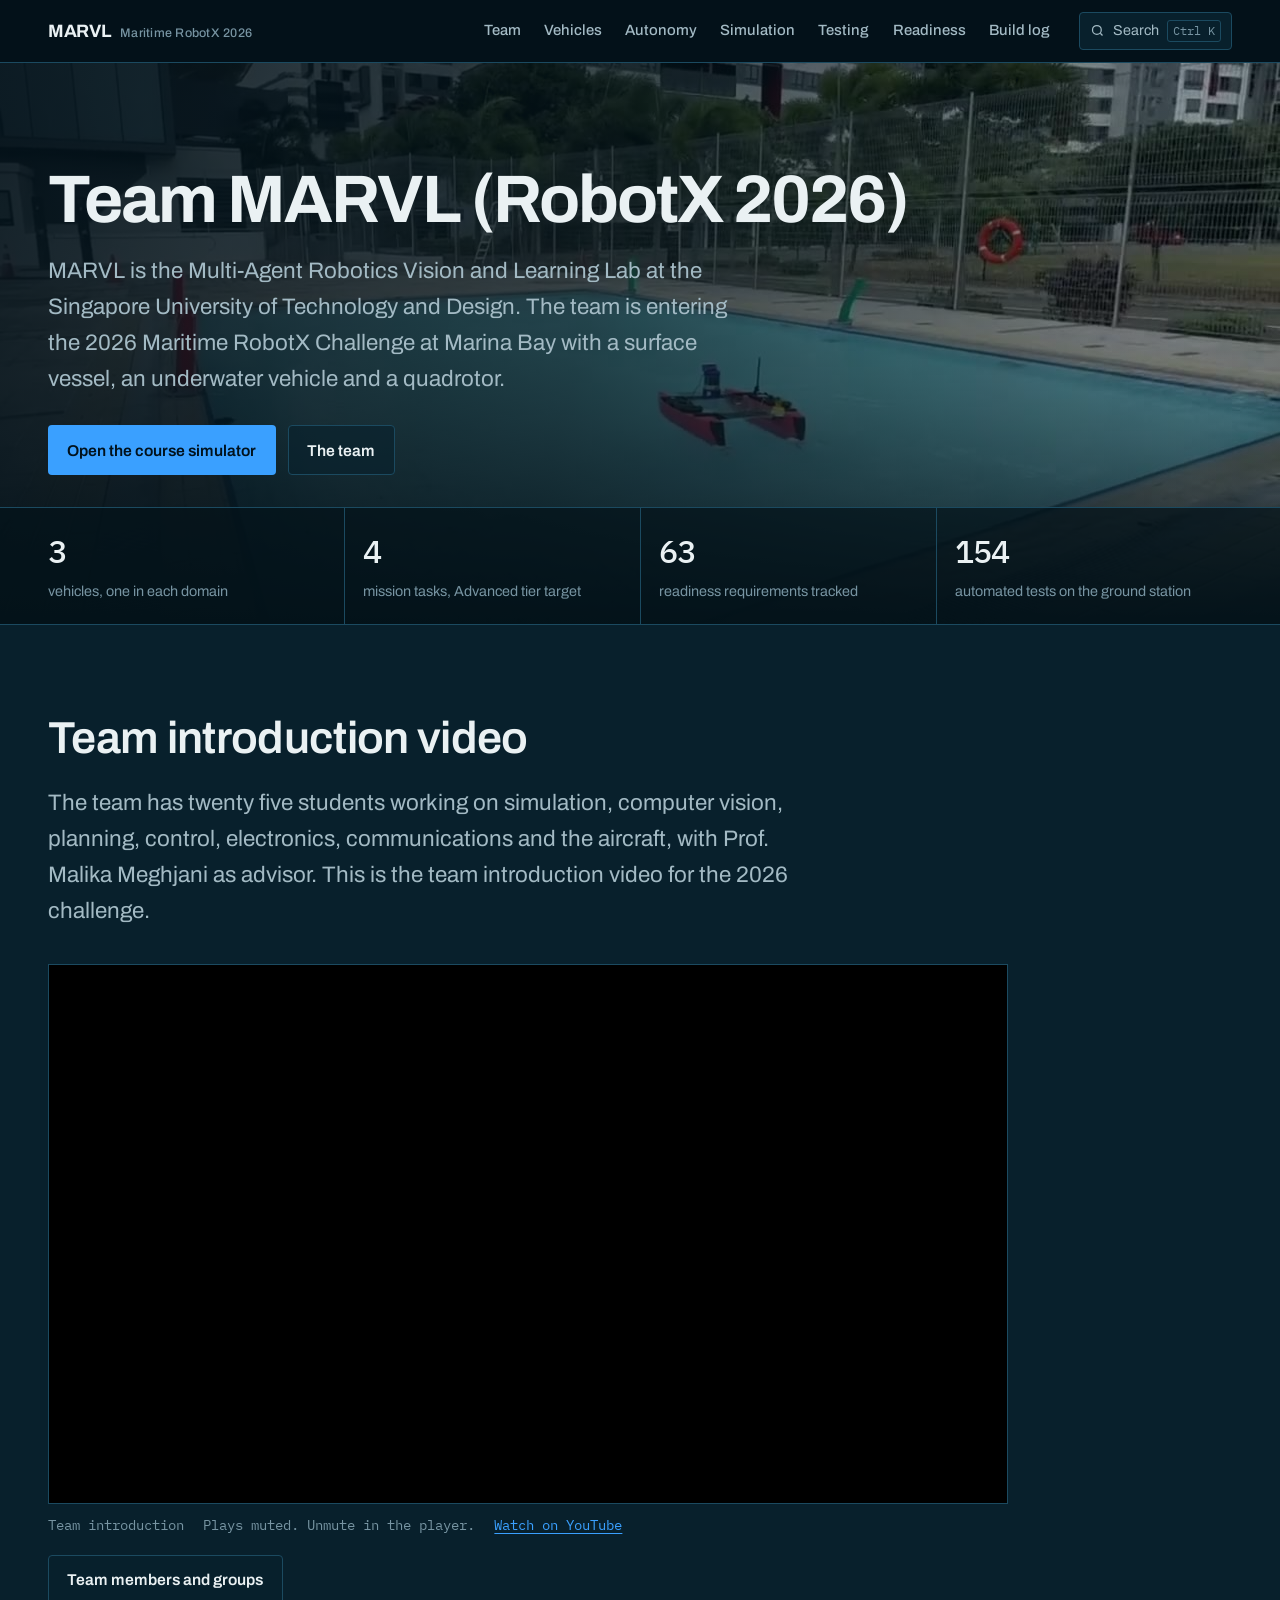
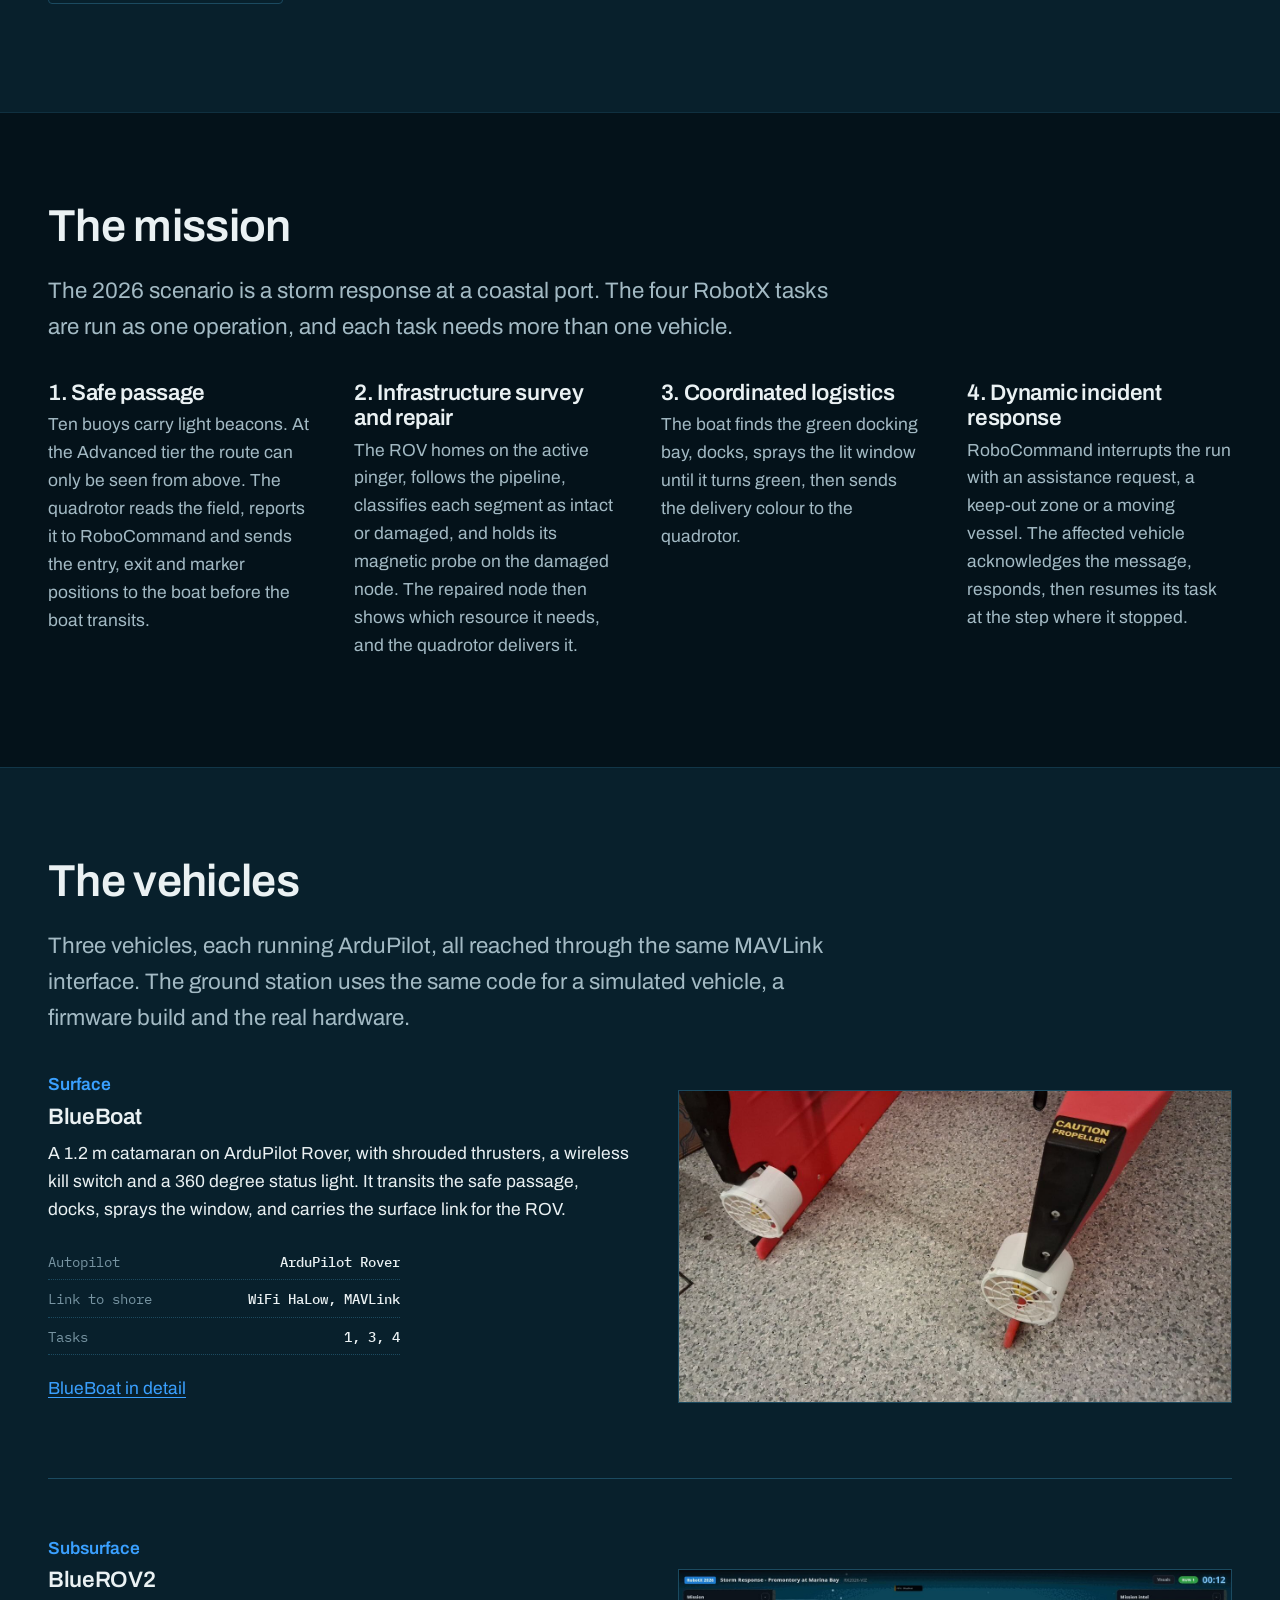
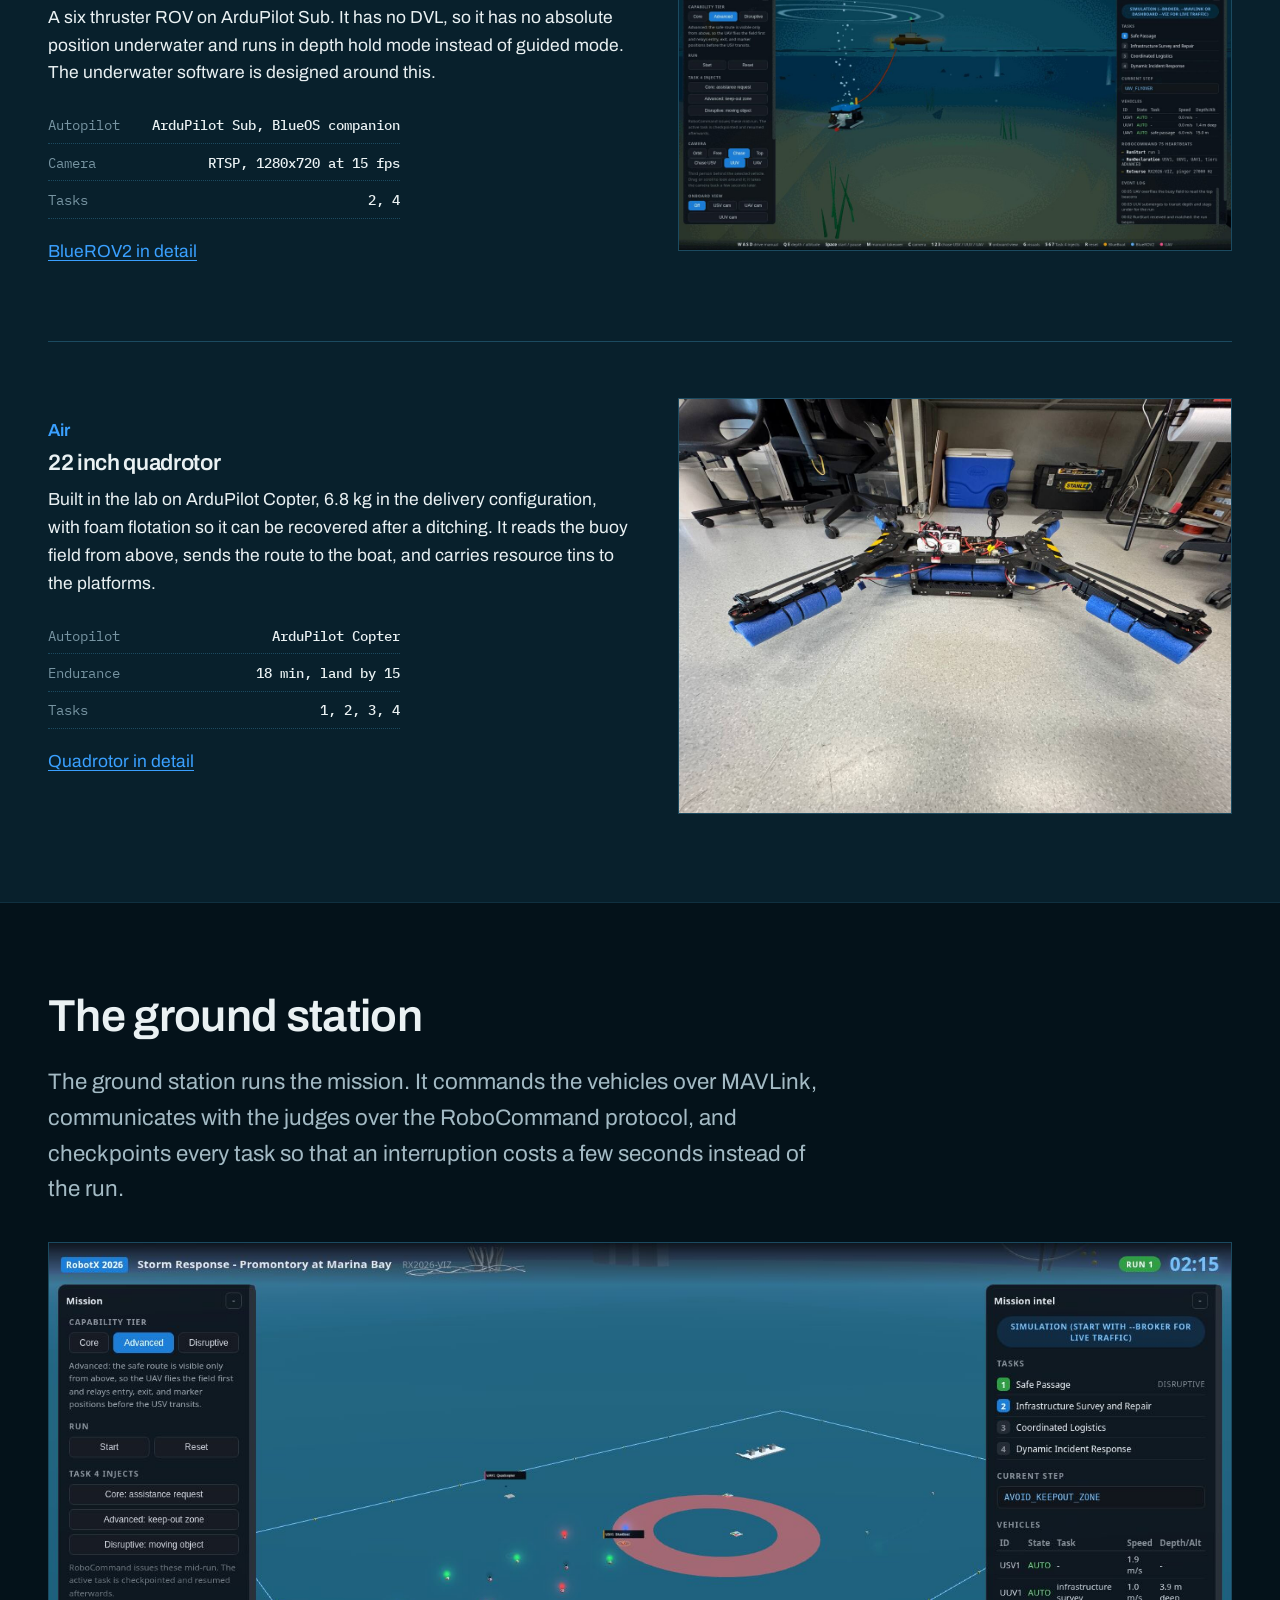
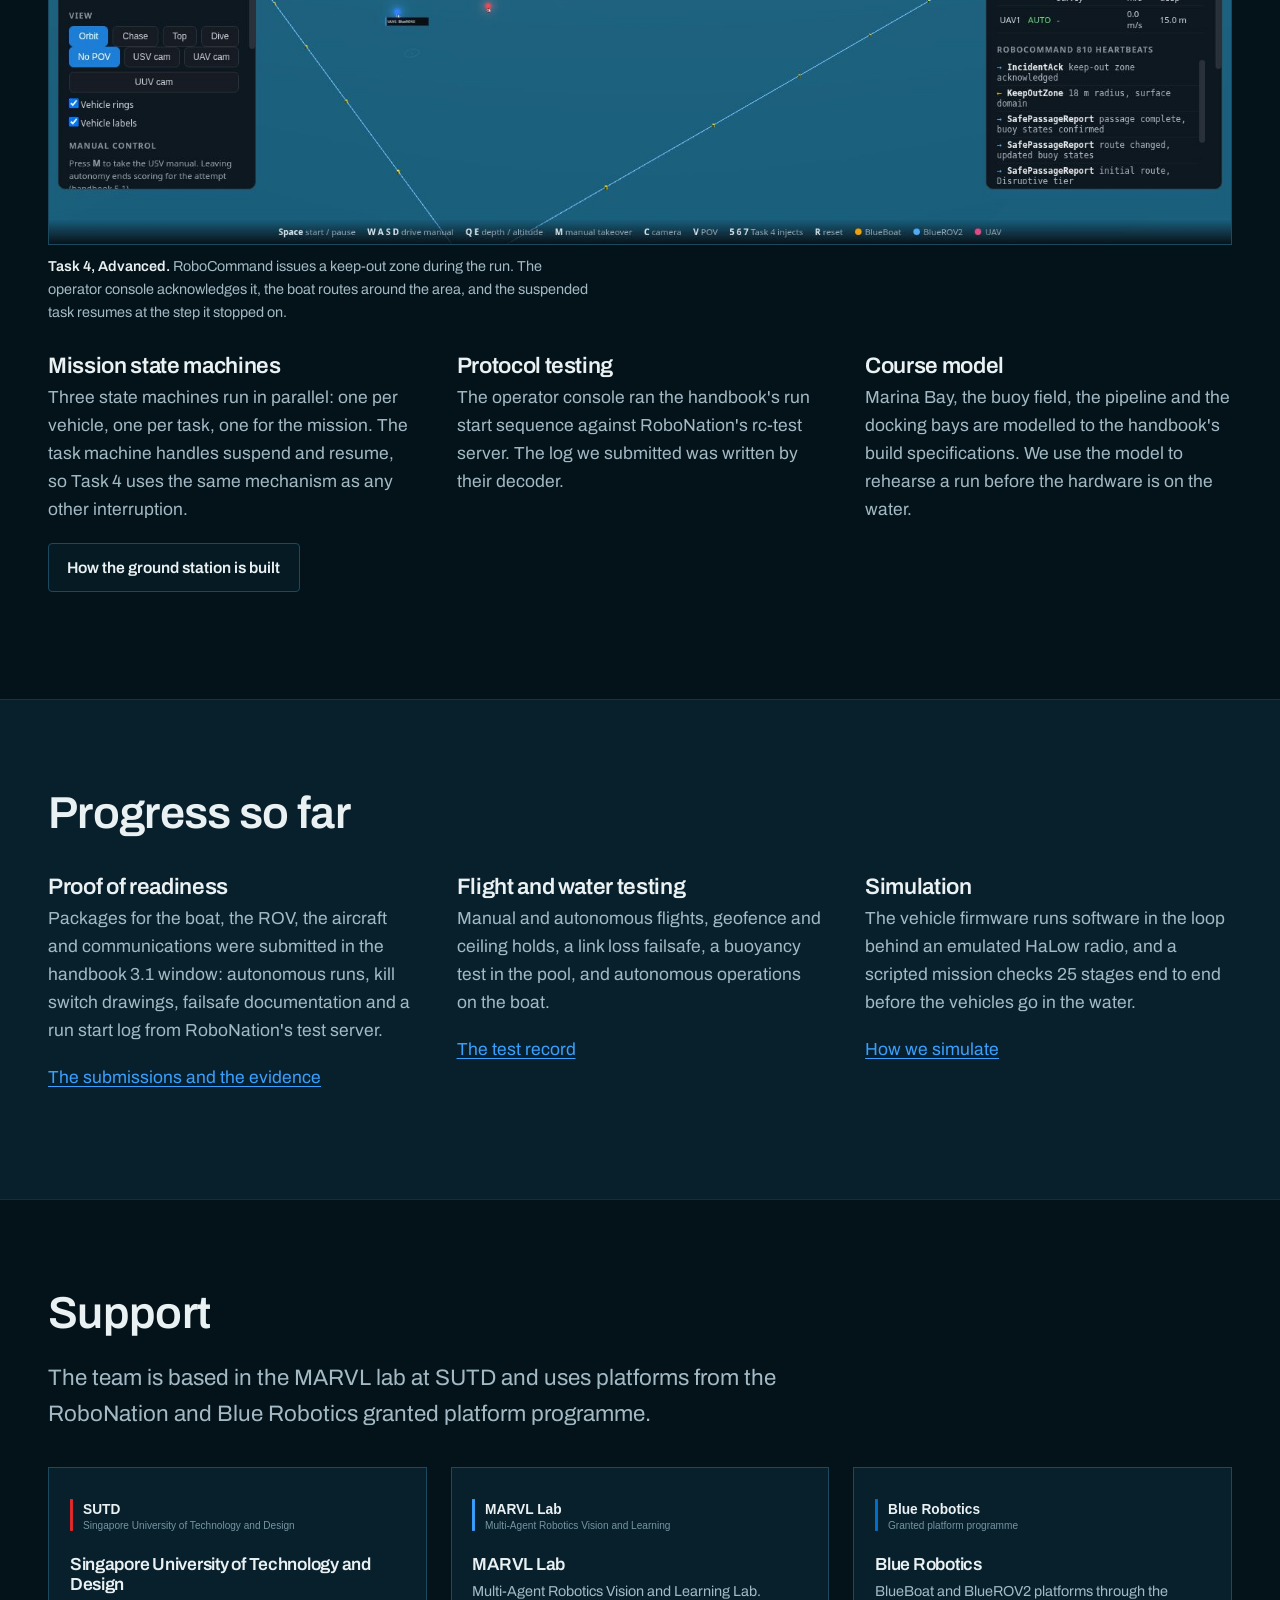
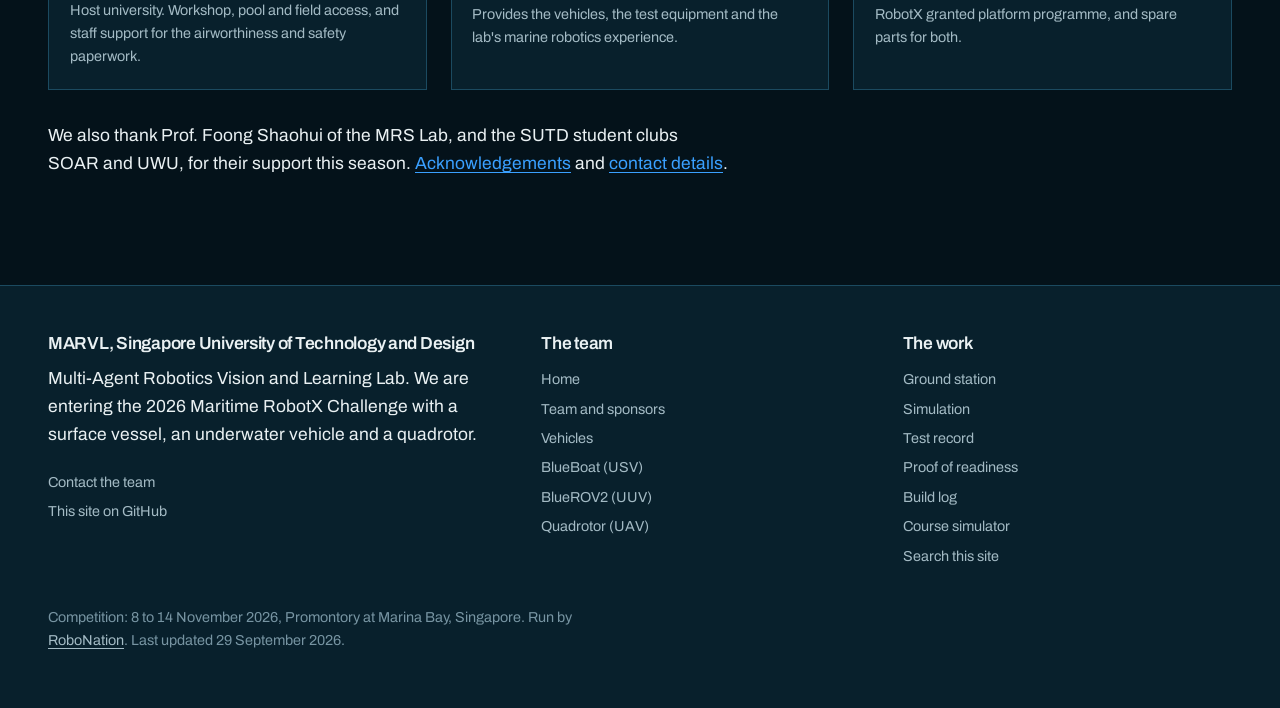
==== commit ea038f25: "Field footage hero, team video, full roster, acknowledgements, plain wording Replace the simulator h" ====
--- a/index.html
+++ b/index.html
@@ -4,11 +4,11 @@
 <meta charset="utf-8" />
 <meta name="viewport" content="width=device-width, initial-scale=1" />
 <title>MARVL at Maritime RobotX 2026</title>
-<meta name="description" content="MARVL, the robotics lab at the Singapore University of Technology and Design, is taking a surface vessel, an underwater vehicle and a quadrotor to the 2026 Maritime RobotX Challenge at Marina Bay." />
+<meta name="description" content="Team MARVL from the Singapore University of Technology and Design is entering the 2026 Maritime RobotX Challenge at Marina Bay with a surface vessel, an underwater vehicle and a quadrotor." />
 <meta property="og:title" content="MARVL at Maritime RobotX 2026" />
-<meta property="og:description" content="MARVL, the robotics lab at the Singapore University of Technology and Design, is taking a surface vessel, an underwater vehicle and a quadrotor to the 2026 Maritime RobotX Challenge at Marina Bay." />
+<meta property="og:description" content="Team MARVL from the Singapore University of Technology and Design is entering the 2026 Maritime RobotX Challenge at Marina Bay with a surface vessel, an underwater vehicle and a quadrotor." />
 <meta property="og:type" content="website" />
-<meta property="og:image" content="assets/img/sim-course.jpg" />
+<meta property="og:image" content="assets/img/hero-field-poster.jpg" />
 <meta name="theme-color" content="#04121a" />
 <link rel="icon" href="assets/img/favicon.svg" type="image/svg+xml" />
 <link rel="preconnect" href="https://fonts.googleapis.com" />
@@ -50,18 +50,19 @@
 <main id="main">
 <section class="hero">
   <div class="hero-media">
-    <video autoplay muted loop playsinline poster="assets/img/sim-course-poster.jpg" aria-hidden="true" tabindex="-1">
-      <source src="assets/video/hero-loop.mp4" type="video/mp4" />
+    <video autoplay muted loop playsinline poster="assets/img/hero-field-poster.jpg" aria-hidden="true" tabindex="-1">
+      <source src="assets/video/hero-field-loop.mp4" type="video/mp4" />
     </video>
   </div>
   <div class="wrap hero-in">
-    <h1>A boat, a submersible and a quadrotor, run from one console.</h1>
-    <p class="lede">MARVL is the robotics lab at the Singapore University of Technology
-    and Design. In November we take three uncrewed vehicles to Marina Bay and fly the
-    RobotX Storm Response mission as a single system.</p>
+    <h1>Team MARVL (RobotX 2026)</h1>
+    <p class="lede">MARVL is the Multi-Agent Robotics Vision and Learning Lab at the
+    Singapore University of Technology and Design. The team is entering the 2026
+    Maritime RobotX Challenge at Marina Bay with a surface vessel, an underwater
+    vehicle and a quadrotor.</p>
     <div class="actions">
       <a class="btn btn-primary" href="sim/">Open the course simulator</a>
-      <a class="btn btn-ghost" href="autonomy.html">How the system works</a>
+      <a class="btn btn-ghost" href="team.html">The team</a>
     </div>
   </div>
   <div class="strip">
@@ -76,36 +77,52 @@
   </div>
 </section>
 
+<section class="band band-deep" id="team-video">
+  <div class="wrap">
+    <header>
+      <h2>Team introduction video</h2>
+      <p>The team has twenty five students working on simulation, computer vision,
+      planning, control, electronics, communications and the aircraft, with Prof. Malika
+      Meghjani as advisor. This is the team introduction video for the 2026 challenge.</p>
+    </header>
+    <div class="video-embed">
+      <iframe src="https://www.youtube-nocookie.com/embed/WVH9dM473xE?autoplay=1&amp;mute=1&amp;loop=1&amp;playlist=WVH9dM473xE&amp;rel=0&amp;modestbranding=1" title="Team MARVL introduction video, Maritime RobotX 2026" loading="lazy" allow="autoplay; encrypted-media; picture-in-picture; fullscreen" allowfullscreen referrerpolicy="strict-origin-when-cross-origin" data-autoplay></iframe>
+    </div>
+    <p class="video-meta"><span>Team introduction</span><span>Plays muted. Unmute in the player.</span><span><a href="https://youtu.be/WVH9dM473xE">Watch on YouTube</a></span></p>
+    <p style="margin-top:1.2rem"><a class="btn btn-ghost" href="team.html">Team members and groups</a></p>
+  </div>
+</section>
+
 <section class="band" id="mission">
   <div class="wrap">
     <header>
       <h2>The mission</h2>
-      <p>A storm has hit a coastal port. The four RobotX tasks are one continuous
-      recovery operation, and every one of them needs more than a single vehicle.</p>
+      <p>The 2026 scenario is a storm response at a coastal port. The four RobotX
+      tasks are run as one operation, and each task needs more than one vehicle.</p>
     </header>
     <div class="cols">
       <div>
         <h3>1. Safe passage</h3>
-        <p>Ten buoys carry light beacons. At Advanced the route is only visible from
-        above, so the quadrotor reads the field, reports it to RoboCommand and relays
-        the entry, exit and marker positions to the boat before it transits.</p>
+        <p>Ten buoys carry light beacons. At the Advanced tier the route can only be
+        seen from above. The quadrotor reads the field, reports it to RoboCommand and
+        sends the entry, exit and marker positions to the boat before the boat transits.</p>
       </div>
       <div>
         <h3>2. Infrastructure survey and repair</h3>
-        <p>The ROV homes on the active pinger, follows the pipeline, calls each
-        segment intact or damaged, and holds its magnetic probe on the damaged node.
-        The repaired node then names the resource it needs, and the quadrotor flies it in.</p>
+        <p>The ROV homes on the active pinger, follows the pipeline, classifies each
+        segment as intact or damaged, and holds its magnetic probe on the damaged node.
+        The repaired node then shows which resource it needs, and the quadrotor delivers it.</p>
       </div>
       <div>
         <h3>3. Coordinated logistics</h3>
         <p>The boat finds the green docking bay, docks, sprays the lit window until it
-        turns green, then passes the delivery colour to the quadrotor.</p>
+        turns green, then sends the delivery colour to the quadrotor.</p>
       </div>
       <div>
         <h3>4. Dynamic incident response</h3>
         <p>RoboCommand interrupts the run with an assistance request, a keep-out zone
-        or a moving vessel. The affected vehicle acknowledges on the wire, responds,
-        then picks up the task it left at the step where it stopped.</p>
+        or a moving vessel. The affected vehicle acknowledges the message, responds,
+        then resumes its task at the step where it stopped.</p>
       </div>
     </div>
   </div>
@@ -114,20 +131,21 @@
 <section class="band band-deep" id="fleet">
   <div class="wrap">
     <header>
-      <h2>The system of systems</h2>
-      <p>Three vehicles, three autopilots, one MAVLink interface behind them so the
-      ground station treats a simulator, a firmware build and a real hull the same way.</p>
+      <h2>The vehicles</h2>
+      <p>Three vehicles, each running ArduPilot, all reached through the same MAVLink
+      interface. The ground station uses the same code for a simulated vehicle, a
+      firmware build and the real hardware.</p>
     </header>
 
     <div class="vehicle">
       <div>
         <p class="tagline">Surface</p>
         <h3>BlueBoat</h3>
-        <p>A 1.2 m catamaran on ArduRover, with shrouded thrusters, a wireless kill
-        switch and a 360 degree status light. It transits the safe passage, docks and
-        fights the window fire, and carries the ROV's surface link.</p>
+        <p>A 1.2 m catamaran on ArduPilot Rover, with shrouded thrusters, a wireless kill
+        switch and a 360 degree status light. It transits the safe passage, docks, sprays
+        the window, and carries the surface link for the ROV.</p>
         <ul class="readout">
-          <li><span>Autopilot</span><b>ArduRover on Pixhawk</b></li>
+          <li><span>Autopilot</span><b>ArduPilot Rover</b></li>
           <li><span>Link to shore</span><b>WiFi HaLow, MAVLink</b></li>
           <li><span>Tasks</span><b>1, 3, 4</b></li>
         </ul>
@@ -140,11 +158,11 @@
       <div>
         <p class="tagline">Subsurface</p>
         <h3>BlueROV2</h3>
-        <p>A six thruster ROV on ArduSub. Without a DVL it has no absolute position
-        underwater, so it works in depth hold rather than guided mode, which is the
-        single design decision that shaped the whole underwater stack.</p>
+        <p>A six thruster ROV on ArduPilot Sub. It has no DVL, so it has no absolute
+        position underwater and runs in depth hold mode instead of guided mode. The
+        underwater software is designed around this.</p>
         <ul class="readout">
-          <li><span>Autopilot</span><b>ArduSub, BlueOS companion</b></li>
+          <li><span>Autopilot</span><b>ArduPilot Sub, BlueOS companion</b></li>
           <li><span>Camera</span><b>RTSP, 1280x720 at 15 fps</b></li>
           <li><span>Tasks</span><b>2, 4</b></li>
         </ul>
@@ -157,9 +175,10 @@
       <div>
         <p class="tagline">Air</p>
         <h3>22 inch quadrotor</h3>
-        <p>Built in the lab on a Pixhawk 6C mini, 6.8 kg in its delivery configuration,
-        floating on foam so a ditching is recoverable. It reads the buoy field from
-        above, relays the route, and carries resource tins to the platforms.</p>
+        <p>Built in the lab on ArduPilot Copter, 6.8 kg in the delivery configuration,
+        with foam flotation so it can be recovered after a ditching. It reads the buoy
+        field from above, sends the route to the boat, and carries resource tins to the
+        platforms.</p>
         <ul class="readout">
           <li><span>Autopilot</span><b>ArduPilot Copter</b></li>
           <li><span>Endurance</span><b>18 min, land by 15</b></li>
@@ -175,64 +194,65 @@
 <section class="band" id="console">
   <div class="wrap">
     <header>
-      <h2>One console, three vehicles</h2>
-      <p>The ground station holds the mission. It drives the vehicles over MAVLink,
-      speaks the RoboCommand protocol to the judges, and keeps a checkpoint of every
-      task so an interruption costs a few seconds rather than the run.</p>
+      <h2>The ground station</h2>
+      <p>The ground station runs the mission. It commands the vehicles over MAVLink,
+      communicates with the judges over the RoboCommand protocol, and checkpoints every
+      task so that an interruption costs a few seconds instead of the run.</p>
     </header>
     <figure>
       <img src="assets/img/sim-task4.jpg" alt="The simulator showing a keep-out zone drawn on the water with the boat routing around it." loading="lazy" width="1600" height="813" />
-      <figcaption><b>Task 4, Advanced.</b> RoboCommand issues a keep-out zone mid-run.
-      The operator console acknowledges it on the wire, the boat routes around the area,
-      and the suspended task resumes at the step it stopped on.</figcaption>
+      <figcaption><b>Task 4, Advanced.</b> RoboCommand issues a keep-out zone during the
+      run. The operator console acknowledges it, the boat routes around the area, and
+      the suspended task resumes at the step it stopped on.</figcaption>
     </figure>
     <div class="cols">
       <div>
-        <h3>Mission state, not scripts</h3>
+        <h3>Mission state machines</h3>
         <p>Three state machines run in parallel: one per vehicle, one per task, one for
-        the mission. Suspend and resume is a property of the task machine, so Task 4 is
-        an interruption rather than a special case.</p>
-      </div>
-      <div>
-        <h3>The protocol is tested, not assumed</h3>
-        <p>Our operator console ran the handbook's run start sequence against
-        RoboNation's own rc-test server. Their decoder wrote the log we submitted.</p>
-      </div>
-      <div>
-        <h3>A digital twin of the course</h3>
+        the mission. The task machine handles suspend and resume, so Task 4 uses the
+        same mechanism as any other interruption.</p>
+      </div>
+      <div>
+        <h3>Protocol testing</h3>
+        <p>The operator console ran the handbook's run start sequence against
+        RoboNation's rc-test server. The log we submitted was written by their decoder.</p>
+      </div>
+      <div>
+        <h3>Course model</h3>
         <p>Marina Bay, the buoy field, the pipeline and the docking bays are modelled to
-        the handbook's build specifications, which is how we rehearse a run before the
-        hardware is on the water.</p>
-      </div>
-    </div>
-    <p><a class="btn btn-ghost" href="autonomy.html">Read how the ground station is built</a></p>
+        the handbook's build specifications. We use the model to rehearse a run before
+        the hardware is on the water.</p>
+      </div>
+    </div>
+    <p><a class="btn btn-ghost" href="autonomy.html">How the ground station is built</a></p>
   </div>
 </section>
 
 <section class="band band-deep" id="evidence">
   <div class="wrap">
     <header>
-      <h2>What we have shown so far</h2>
+      <h2>Progress so far</h2>
     </header>
     <div class="cols">
       <div>
         <h3>Proof of readiness</h3>
-        <p>Packages for the boat, the ROV, the aircraft and communications went in for
-        the handbook 3.1 window: autonomous runs, kill switch drawings, failsafe
+        <p>Packages for the boat, the ROV, the aircraft and communications were submitted
+        in the handbook 3.1 window: autonomous runs, kill switch drawings, failsafe
         documentation and a run start log from RoboNation's test server.</p>
-        <p><a href="readiness.html">See the submissions and the evidence</a></p>
+        <p><a href="readiness.html">The submissions and the evidence</a></p>
       </div>
       <div>
         <h3>Flight and water testing</h3>
         <p>Manual and autonomous flights, geofence and ceiling holds, a link loss
-        failsafe, a buoyancy ditching in the pool, and autonomous operations on the boat.</p>
-        <p><a href="testing.html">See the test record</a></p>
+        failsafe, a buoyancy test in the pool, and autonomous operations on the boat.</p>
+        <p><a href="testing.html">The test record</a></p>
       </div>
       <div>
         <h3>Simulation</h3>
-        <p>The real firmware runs software in the loop behind an emulated HaLow radio,
-        and a scripted mission validates 25 stages end to end before anything gets wet.</p>
-        <p><a href="simulation.html">See how we simulate</a></p>
+        <p>The vehicle firmware runs software in the loop behind an emulated HaLow radio,
+        and a scripted mission checks 25 stages end to end before the vehicles go in the
+        water.</p>
+        <p><a href="simulation.html">How we simulate</a></p>
       </div>
     </div>
   </div>
@@ -242,30 +262,33 @@
   <div class="wrap">
     <header>
       <h2>Support</h2>
-      <p>The team is hosted by the MARVL lab at SUTD and competes with platforms from
-      the RoboNation and Blue Robotics granted platform programme.</p>
+      <p>The team is based in the MARVL lab at SUTD and uses platforms from the
+      RoboNation and Blue Robotics granted platform programme.</p>
     </header>
     <div class="sponsors">
       <div class="sponsor">
         <div class="mark"><img src="assets/img/logo-sutd.svg" alt="Singapore University of Technology and Design" /></div>
         <h3>Singapore University of Technology and Design</h3>
-        <p>Host university. Workshop, pool and field access, and the staff time behind
-        the airworthiness and safety paperwork.</p>
+        <p>Host university. Workshop, pool and field access, and staff support for the
+        airworthiness and safety paperwork.</p>
       </div>
       <div class="sponsor">
         <div class="mark"><img src="assets/img/logo-marvl.svg" alt="MARVL, Multi-Agent Robotics Vision and Learning Lab" /></div>
         <h3>MARVL Lab</h3>
-        <p>Multi-Agent Robotics Vision and Learning Lab. The vehicles, the test fleet and
-        the marine robotics experience the team builds on.</p>
+        <p>Multi-Agent Robotics Vision and Learning Lab. Provides the vehicles, the test
+        equipment and the lab's marine robotics experience.</p>
       </div>
       <div class="sponsor">
         <div class="mark"><img src="assets/img/logo-blue-robotics.svg" alt="Blue Robotics" /></div>
         <h3>Blue Robotics</h3>
         <p>BlueBoat and BlueROV2 platforms through the RobotX granted platform
-        programme, and the parts that keep both of them running.</p>
-      </div>
-    </div>
-    <p style="margin-top:2rem"><a href="team.html#sponsors">Sponsorship and how to reach us</a></p>
+        programme, and spare parts for both.</p>
+      </div>
+    </div>
+    <p style="margin-top:2rem">We also thank Prof. Foong Shaohui of the MRS Lab, and the SUTD
+    student clubs SOAR and UWU, for their support this season.
+    <a href="team.html#acknowledgements">Acknowledgements</a> and
+    <a href="team.html#sponsors">contact details</a>.</p>
   </div>
 </section>
 </main>
@@ -275,7 +298,7 @@
       <h2>MARVL, Singapore University of Technology and Design</h2>
       <p>Multi-Agent Robotics Vision and Learning Lab. We are entering the 2026
       Maritime RobotX Challenge with a surface vessel, an underwater vehicle and
-      a quadrotor, run from one operator console.</p>
+      a quadrotor.</p>
       <ul>
         <li><a href="team.html#contact">Contact the team</a></li>
         <li><a href="https://github.com/MARVL-Research-Lab/robotx2026">This site on GitHub</a></li>
@@ -307,7 +330,7 @@
   </div>
   <div class="wrap">
     <p class="fine">Competition: 8 to 14 November 2026, Promontory at Marina Bay, Singapore.
-    Run by <a href="https://robotx.org">RoboNation</a>. Last updated 21 September 2026.</p>
+    Run by <a href="https://robotx.org">RoboNation</a>. Last updated 29 September 2026.</p>
   </div>
 </footer>
 <script src="assets/js/site.js"></script>
--- a/assets/css/site.css
+++ b/assets/css/site.css
@@ -142,7 +142,7 @@
     linear-gradient(to top, rgba(4,18,26,0.98), rgba(4,18,26,0) 55%);
 }
 .hero-in { position: relative; padding: clamp(3.5rem, 11vh, 7rem) 0 2rem; }
-.hero h1 { max-width: 19ch; margin-bottom: 1rem; }
+.hero h1 { max-width: 32ch; margin-bottom: 1rem; }
 .hero .lede { font-size: var(--step-1); color: var(--haze); max-width: 54ch; }
 .hero .actions { display: flex; flex-wrap: wrap; gap: 0.75rem; margin-top: 1.8rem; }
 
@@ -339,3 +339,25 @@
   .masthead, .soundings, .sim-frame, .hero-media, .search-open { display: none; }
   a { color: #000; }
 }
+
+/* team introduction video, YouTube embed */
+.video-embed { position: relative; aspect-ratio: 16 / 9; border: 1px solid var(--line); background: #000; margin: 1.8rem 0 0; }
+.video-embed iframe { position: absolute; inset: 0; width: 100%; height: 100%; border: 0; display: block; }
+.band .video-embed { max-width: 960px; }
+.band .video-meta { max-width: 960px; }
+
+/* roster groups */
+.roster-heads { grid-template-columns: repeat(auto-fit, minmax(240px, 1fr)); }
+.member-lead { border-left: 3px solid var(--blue-dk); }
+.crew-grid { display: grid; gap: 1.2rem; grid-template-columns: repeat(auto-fit, minmax(210px, 1fr)); margin-top: 1.4rem; }
+.crew { border: 1px solid var(--line); background: var(--deep); padding: 1rem 1.1rem; }
+.crew h3 { font-size: var(--step-0); color: var(--blue); margin-bottom: 0.5rem; }
+.crew ul { list-style: none; margin: 0; padding: 0; }
+.crew li { max-width: none; padding: 0.3rem 0; border-top: 1px dotted var(--line); font-size: var(--step--1); }
+.crew li:first-child { border-top: 0; }
+.crew-note { color: var(--dim); font-size: var(--step--1); margin: 0 0 0.5rem; }
+
+/* acknowledgements */
+.ack-list li { padding: 0.8rem 0; display: grid; gap: 0.15rem; }
+.ack-list b { font-weight: 600; color: var(--foam); }
+.ack-list span { color: var(--haze); font-size: var(--step--1); }
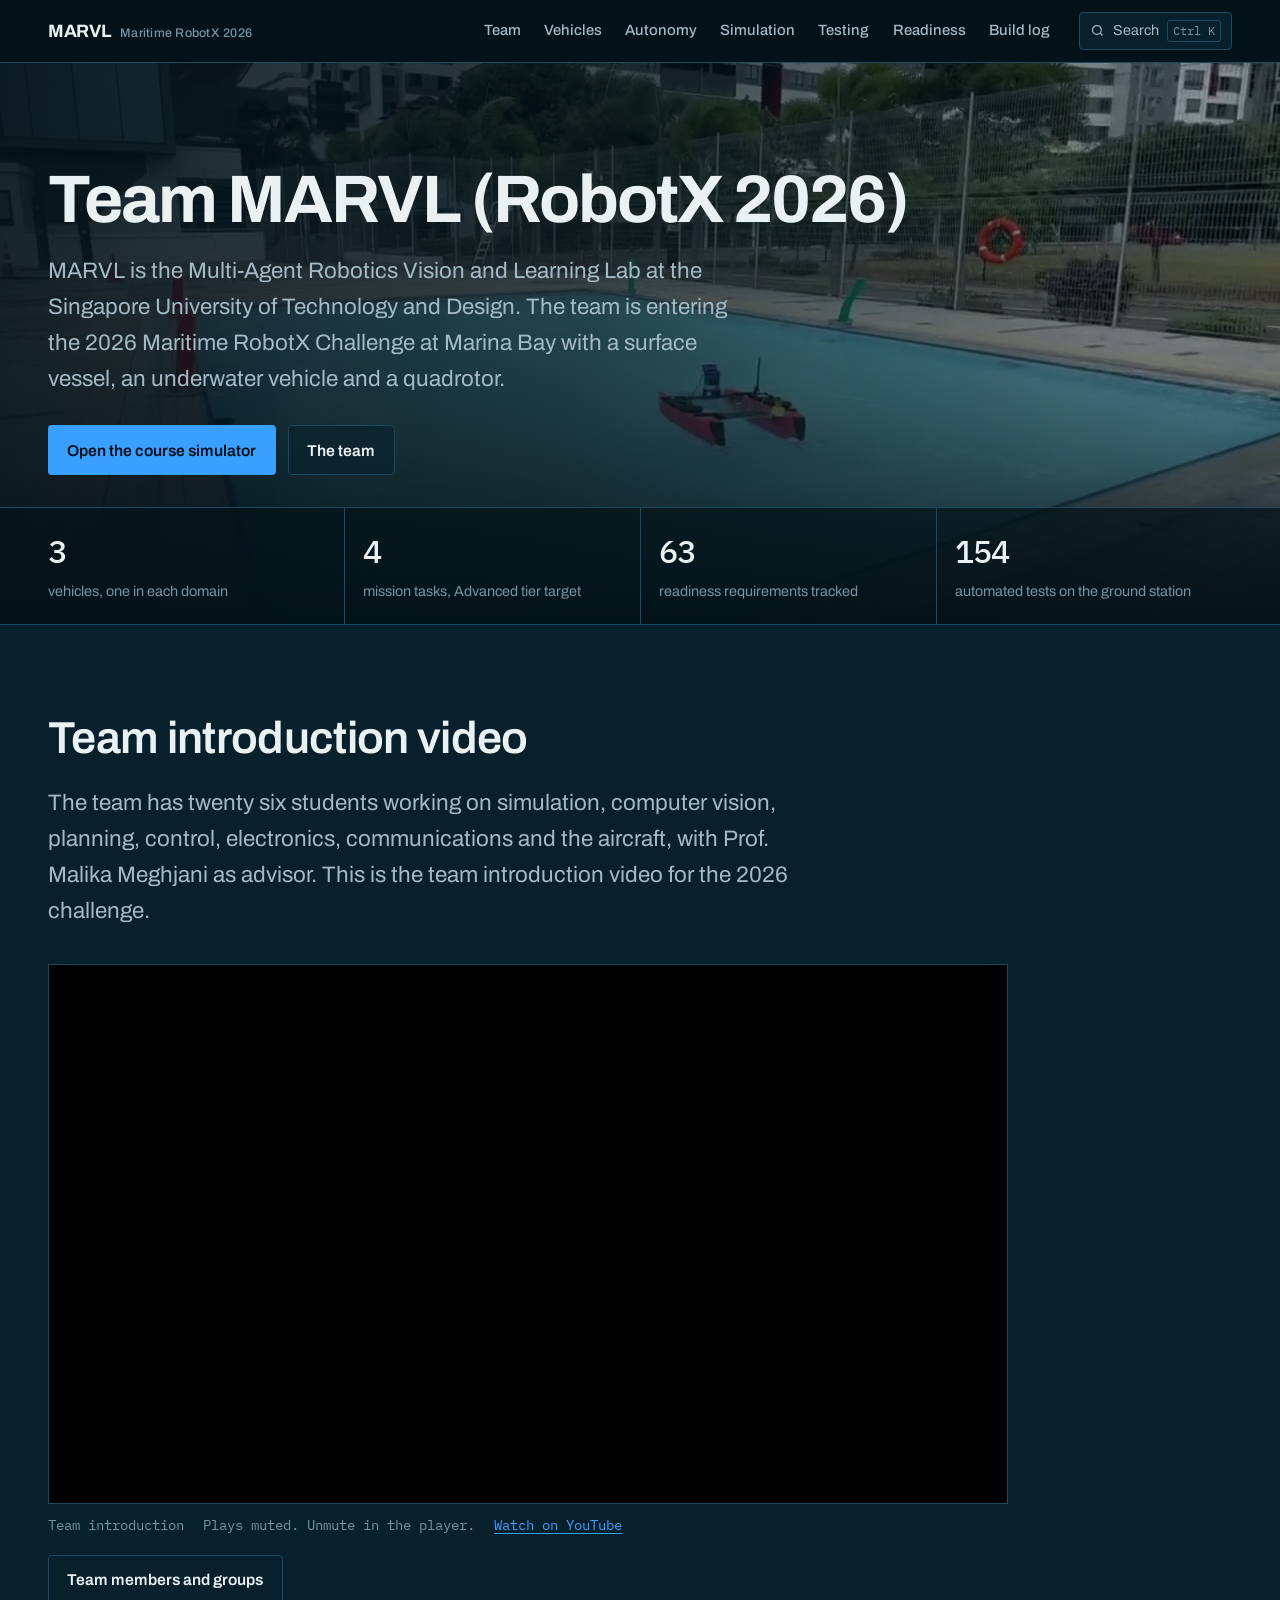
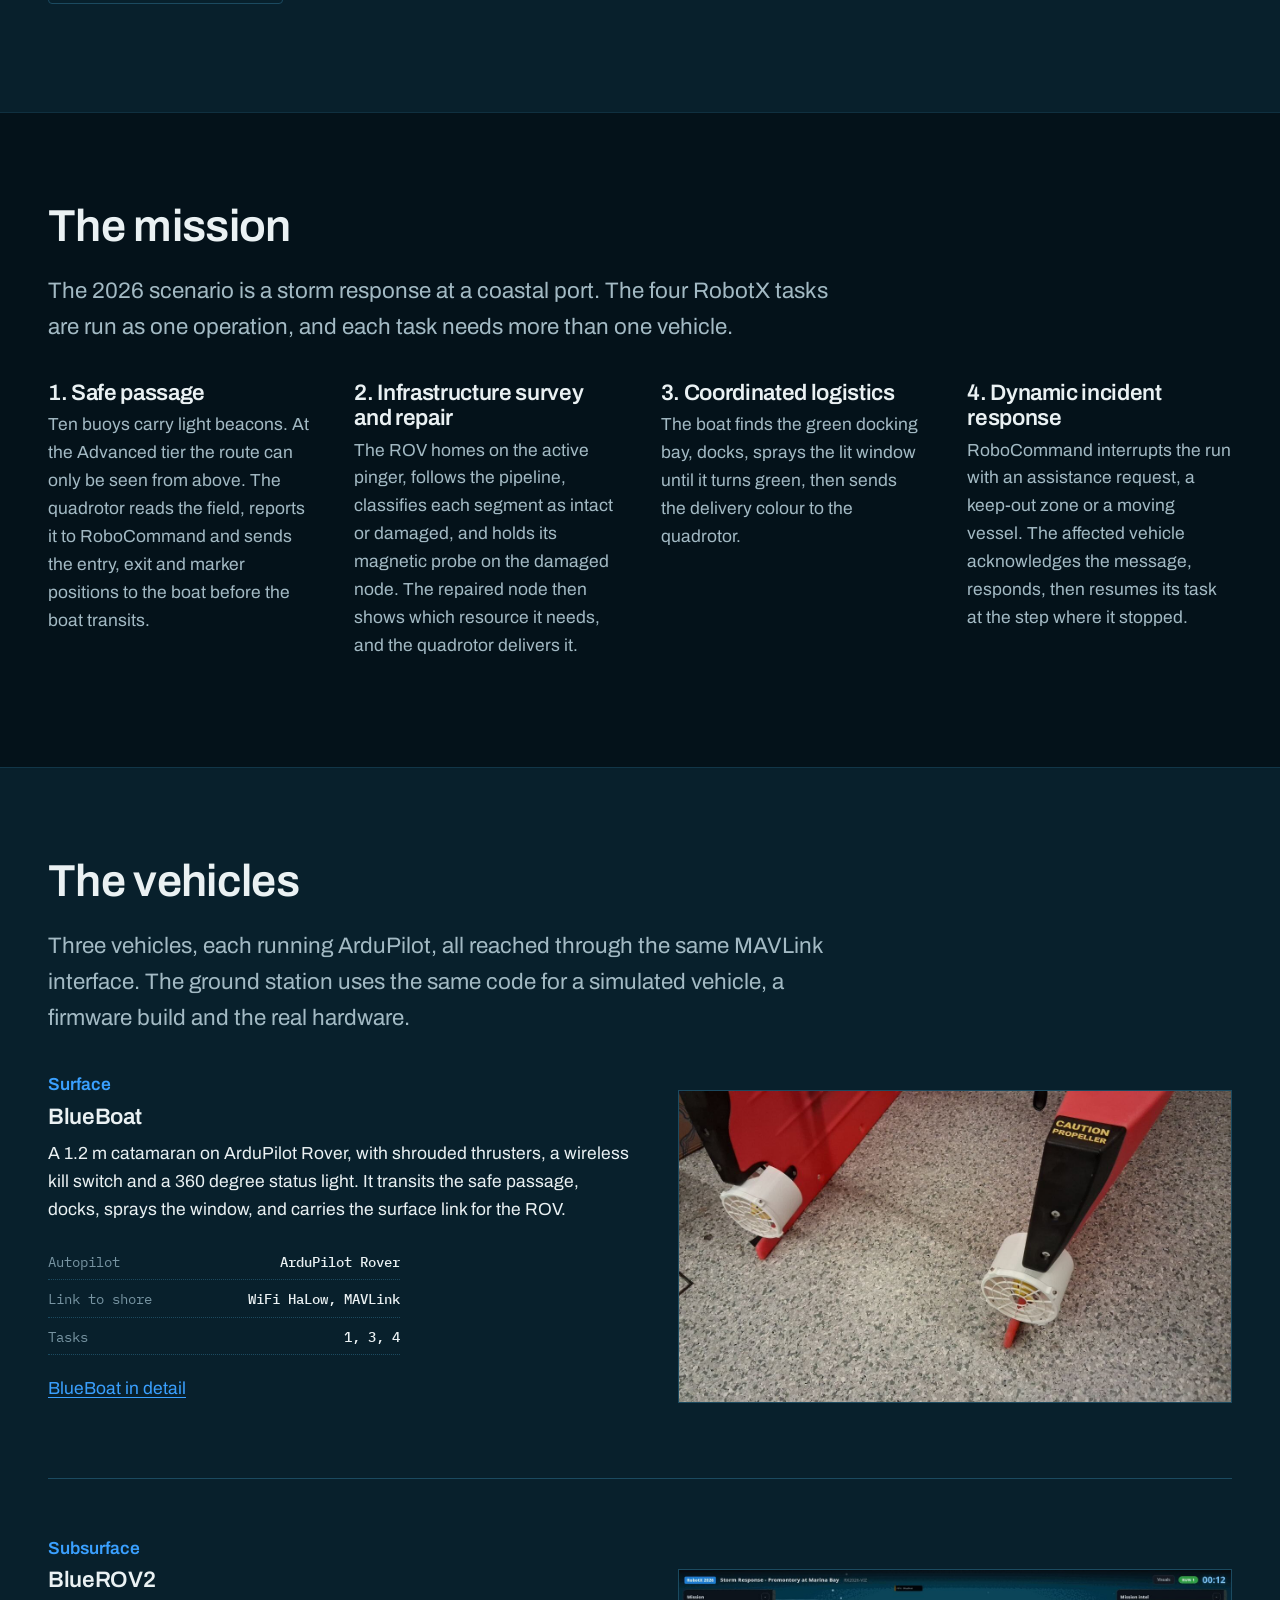
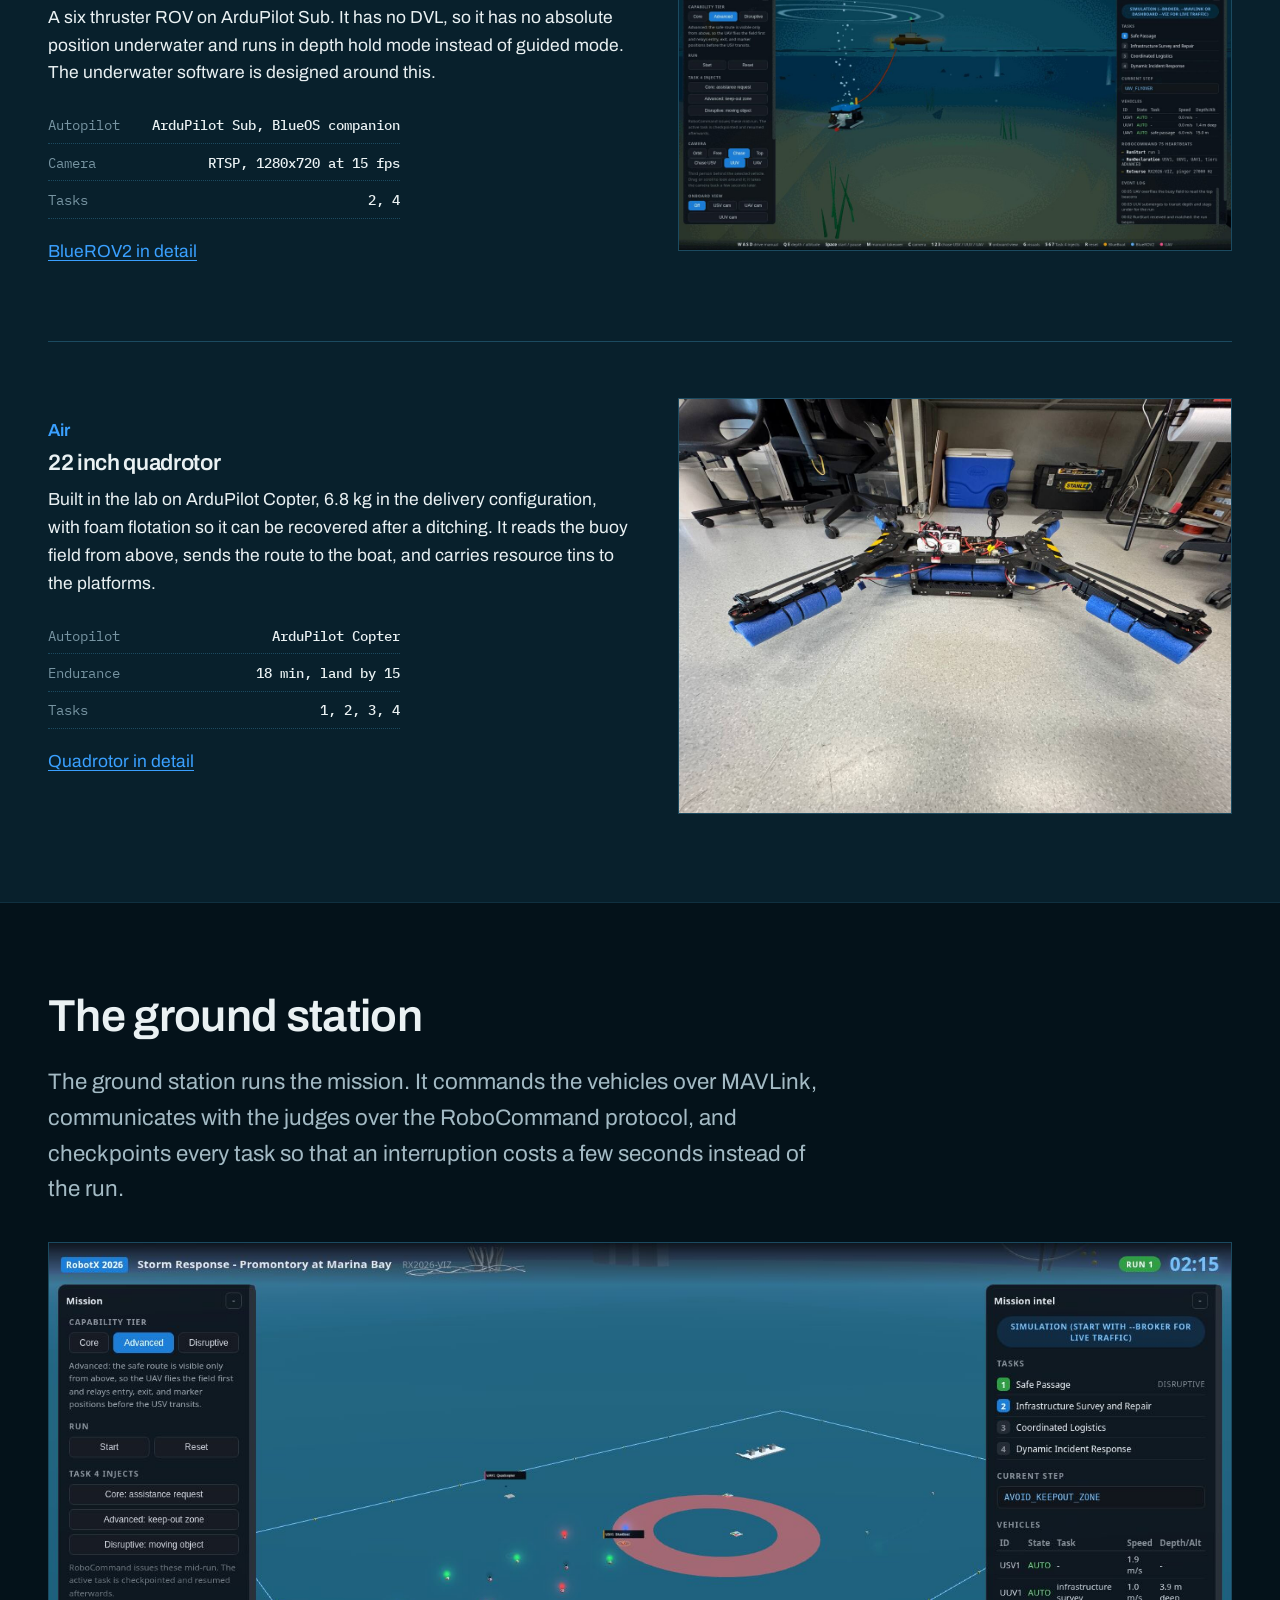
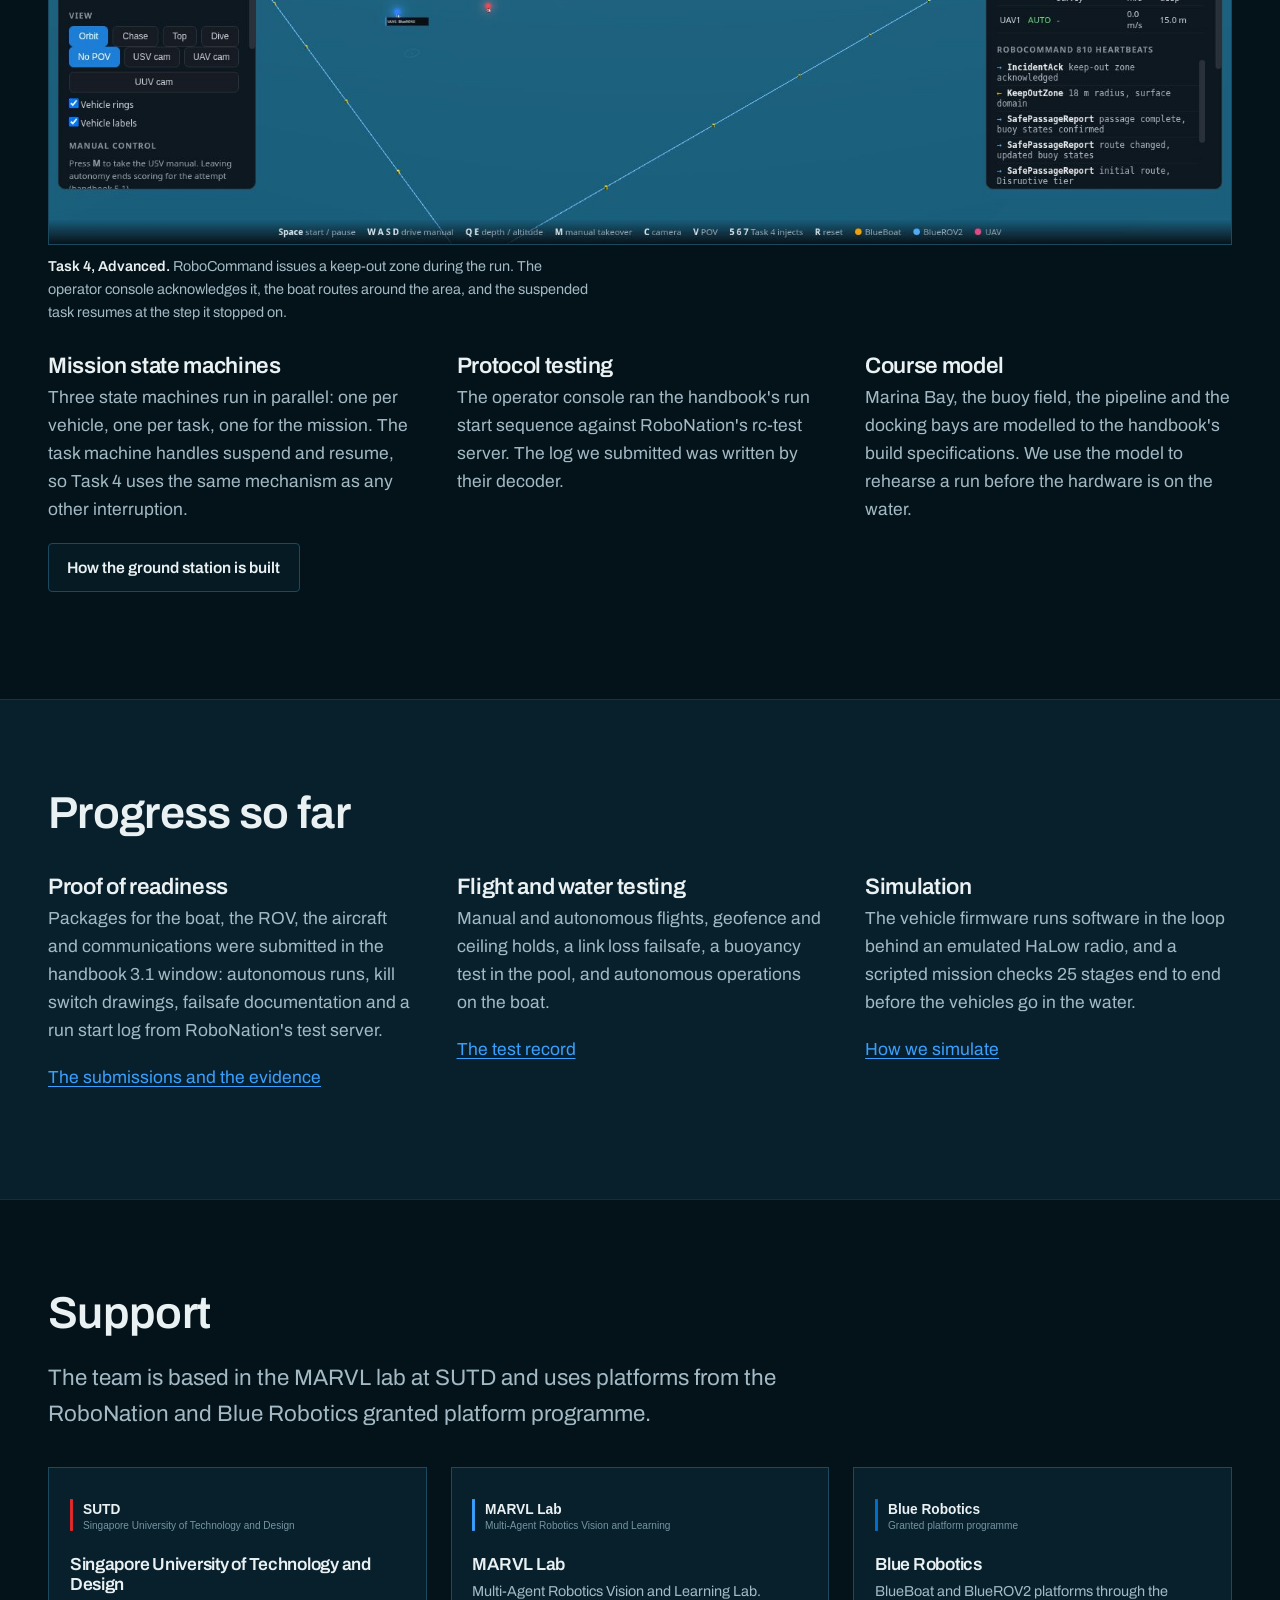
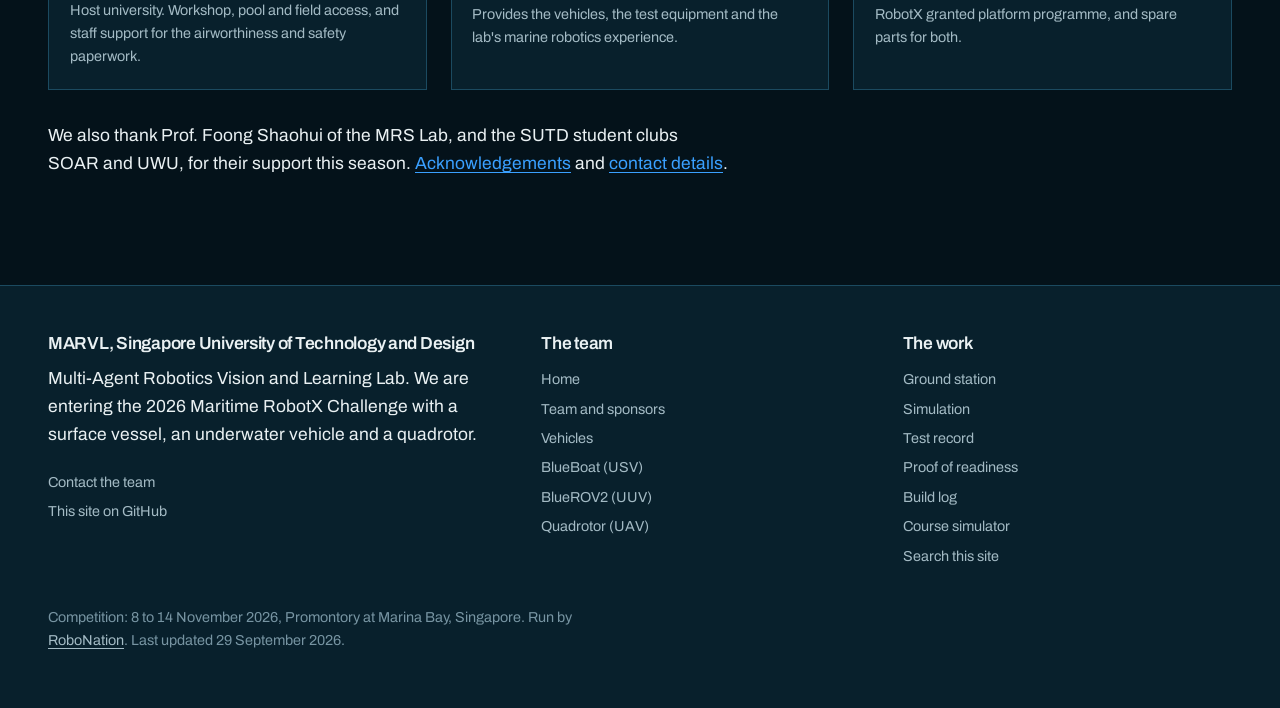
==== commit 6f0b98ed: "Add UUV group to the roster, point sitemap and robots at robotx.marvl.ai Kaustubh Singh joins as the" ====
--- a/index.html
+++ b/index.html
@@ -81,7 +81,7 @@
   <div class="wrap">
     <header>
       <h2>Team introduction video</h2>
-      <p>The team has twenty five students working on simulation, computer vision,
+      <p>The team has twenty six students working on simulation, computer vision,
       planning, control, electronics, communications and the aircraft, with Prof. Malika
       Meghjani as advisor. This is the team introduction video for the 2026 challenge.</p>
     </header>
